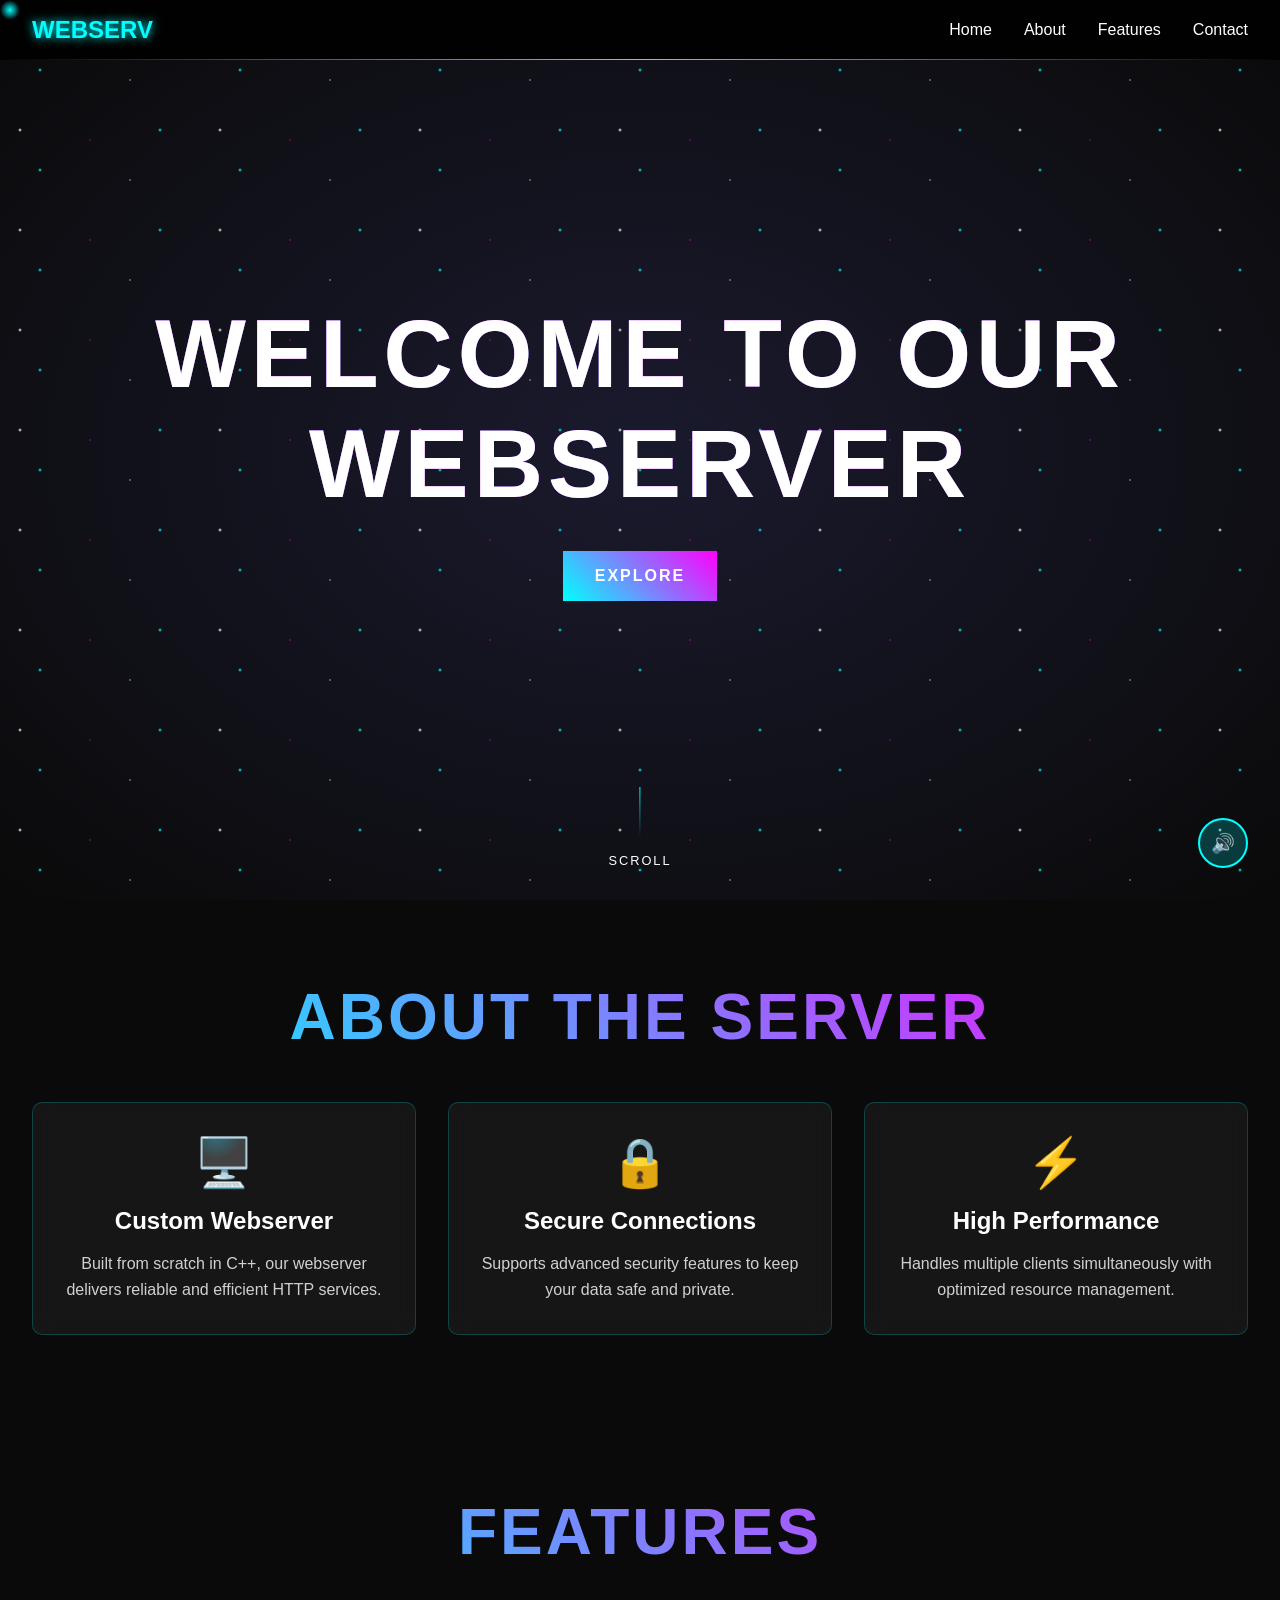
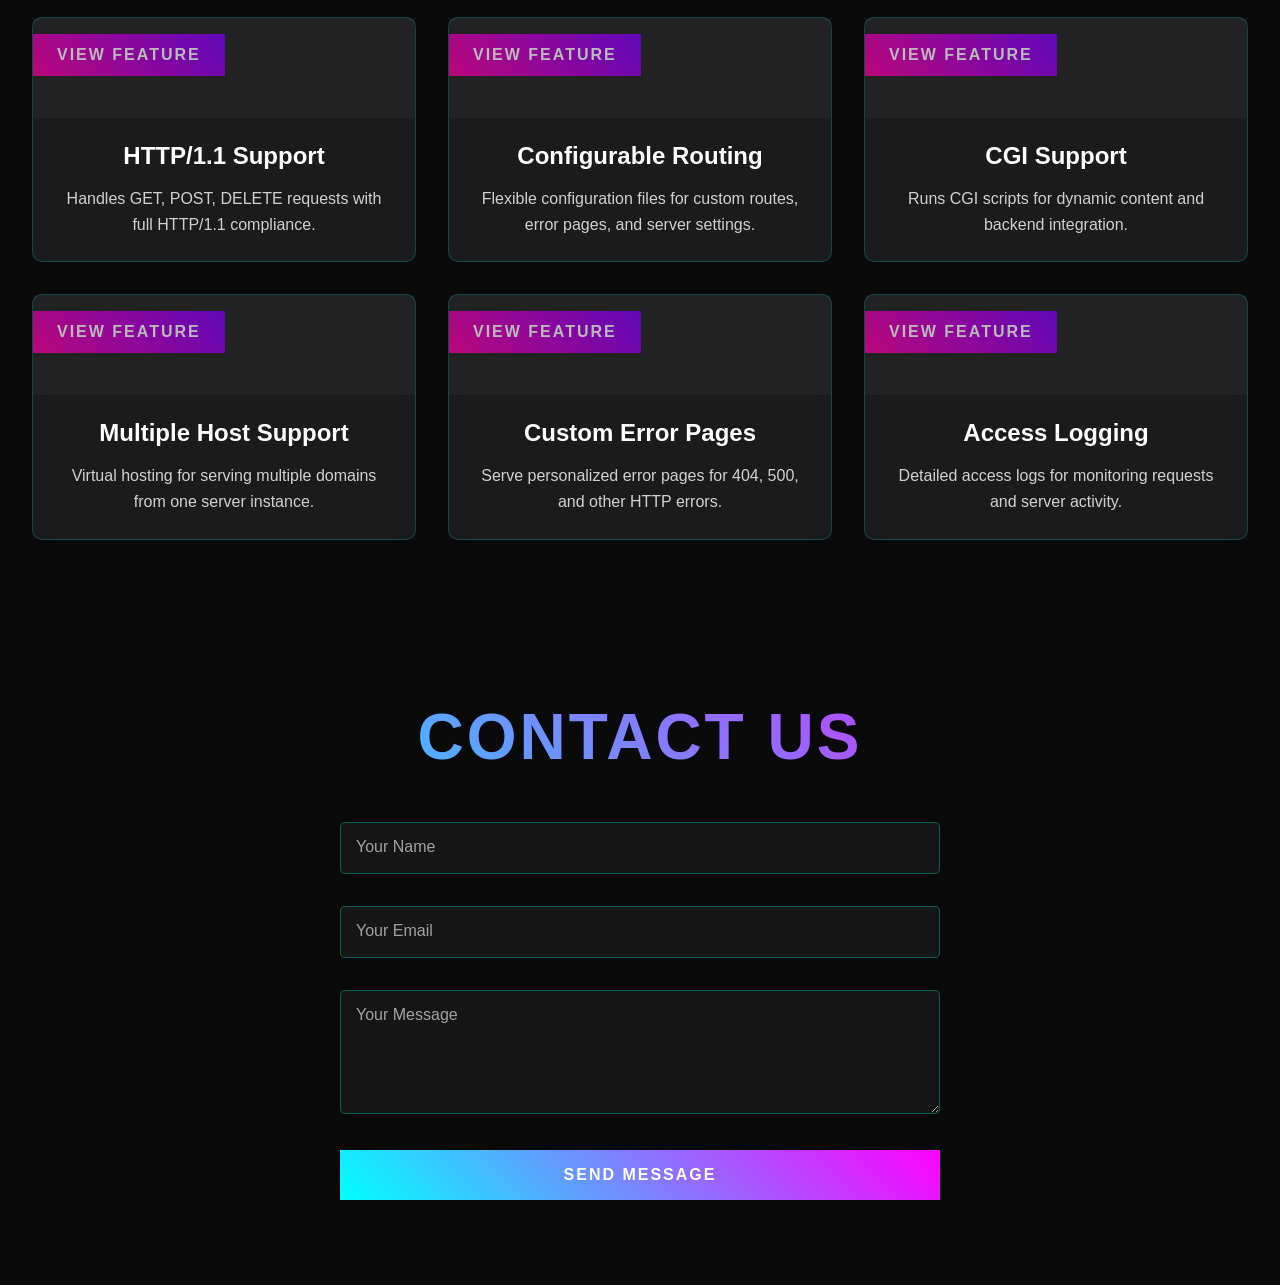
==== www/index.html @ e43e8bc9 "small changes" ====
<!DOCTYPE html>
<html lang="en">
<head>
    <meta charset="UTF-8">
    <meta name="viewport" content="width=device-width, initial-scale=1.0">
    <title>webserv</title>
    <link rel="stylesheet" href="styles.css">
</head>
<body>
    <div class="cursor-trail"></div>
    
    <!-- Navigation -->
    <nav class="navbar">
        <div class="nav-brand">WEBSERV</div>
        <ul class="nav-menu">
            <li><a href="#home" class="nav-link">Home</a></li>
            <li><a href="#about" class="nav-link">About</a></li>
            <li><a href="#features" class="nav-link">Features</a></li>
            <li><a href="#contact" class="nav-link">Contact</a></li>
        </ul>
        <div class="hamburger">
            <span></span>
            <span></span>
            <span></span>
        </div>
    </nav>

    <!-- Hero Section -->
    <section id="home" class="hero">
        <div class="stars"></div>
        <div class="hero-content">
            <h1 class="glitch" data-text="WELCOME TO OUR WEBSERVER">WELCOME TO OUR WEBSERVER</h1>
            <p class="hero-subtitle">by cschnath and csubires</p>
            <button class="cta-button">EXPLORE</button>
        </div>
        <div class="scroll-indicator">
            <div class="scroll-line"></div>
            <span>SCROLL</span>
        </div>
    </section>

    <!-- About Section -->
    <section id="about" class="section">
        <div class="container">
            <h2 class="section-title">ABOUT THE SERVER</h2>
            <div class="about-grid">
                <div class="about-card" data-tilt>
                    <div class="card-icon">🖥️</div>
                    <h3>Custom Webserver</h3>
                    <p>Built from scratch in C++, our webserver delivers reliable and efficient HTTP services.</p>
                </div>
                <div class="about-card" data-tilt>
                    <div class="card-icon">🔒</div>
                    <h3>Secure Connections</h3>
                    <p>Supports advanced security features to keep your data safe and private.</p>
                </div>
                <div class="about-card" data-tilt>
                    <div class="card-icon">⚡</div>
                    <h3>High Performance</h3>
                    <p>Handles multiple clients simultaneously with optimized resource management.</p>
                </div>
            </div>
        </div>
    </section>

    <!-- Features Section -->
    <section id="features" class="section">
        <div class="container">
            <h2 class="section-title">FEATURES</h2>
            <div class="feature-grid">
                <div class="feature-card">
                    <div class="feature-image">
                        <div class="feature-overlay">
                            <button class="feature-btn">VIEW FEATURE</button>
                        </div>
                    </div>
                    <div class="feature-info">
                        <h3>HTTP/1.1 Support</h3>
                        <p>Handles GET, POST, DELETE requests with full HTTP/1.1 compliance.</p>
                    </div>
                </div>
                <div class="feature-card">
                    <div class="feature-image">
                        <div class="feature-overlay">
                            <button class="feature-btn">VIEW FEATURE</button>
                        </div>
                    </div>
                    <div class="feature-info">
                        <h3>Configurable Routing</h3>
                        <p>Flexible configuration files for custom routes, error pages, and server settings.</p>
                    </div>
                </div>
                <div class="feature-card">
                    <div class="feature-image">
                        <div class="feature-overlay">
                            <button class="feature-btn">VIEW FEATURE</button>
                        </div>
                    </div>
                    <div class="feature-info">
                        <h3>CGI Support</h3>
                        <p>Runs CGI scripts for dynamic content and backend integration.</p>
                    </div>
                </div>
                <div class="feature-card">
                    <div class="feature-image">
                        <div class="feature-overlay">
                            <button class="feature-btn">VIEW FEATURE</button>
                        </div>
                    </div>
                    <div class="feature-info">
                        <h3>Multiple Host Support</h3>
                        <p>Virtual hosting for serving multiple domains from one server instance.</p>
                    </div>
                </div>
                <div class="feature-card">
                    <div class="feature-image">
                        <div class="feature-overlay">
                            <button class="feature-btn">VIEW FEATURE</button>
                        </div>
                    </div>
                    <div class="feature-info">
                        <h3>Custom Error Pages</h3>
                        <p>Serve personalized error pages for 404, 500, and other HTTP errors.</p>
                    </div>
                </div>
                <div class="feature-card">
                    <div class="feature-image">
                        <div class="feature-overlay">
                            <button class="feature-btn">VIEW FEATURE</button>
                        </div>
                    </div>
                    <div class="feature-info">
                        <h3>Access Logging</h3>
                        <p>Detailed access logs for monitoring requests and server activity.</p>
                    </div>
                </div>
            </div>
        </div>
    </section>

    <!-- Contact Section -->
    <section id="contact" class="section">
        <div class="container">
            <h2 class="section-title">CONTACT US</h2>
            <form class="contact-form">
                <div class="form-group">
                    <input type="text" id="name" required>
                    <label for="name">Your Name</label>
                </div>
                <div class="form-group">
                    <input type="email" id="email" required>
                    <label for="email">Your Email</label>
                </div>
                <div class="form-group">
                    <textarea id="message" rows="5" required></textarea>
                    <label for="message">Your Message</label>
                </div>
                <button type="submit" class="submit-btn">SEND MESSAGE</button>
            </form>
        </div>
    </section>

    <!-- Particle Canvas -->
    <canvas id="particle-canvas"></canvas>

    <!-- Audio Control -->
    <div class="audio-control">
        <button id="audio-toggle">🔊</button>
    </div>

    <script src="main.js"></script>
</body>
</html>
---- www/styles.css ----
/* Reset and Base Styles */
* {
    margin: 0;
    padding: 0;
    box-sizing: border-box;
}

body {
    font-family: 'Segoe UI', Tahoma, Geneva, Verdana, sans-serif;
    background: #0a0a0a;
    color: #ffffff;
    overflow-x: hidden;
    cursor: none;
}

/* Custom Cursor */
.cursor-trail {
    position: fixed;
    width: 20px;
    height: 20px;
    border-radius: 50%;
    background: radial-gradient(circle, #00ffff 0%, transparent 70%);
    pointer-events: none;
    z-index: 9999;
    mix-blend-mode: difference;
    transition: transform 0.1s ease;
}

/* Navigation */
.navbar {
    position: fixed;
    top: 0;
    width: 100%;
    padding: 1rem 2rem;
    background: rgba(0, 0, 0, 0.9);
    backdrop-filter: blur(10px);
    z-index: 1000;
    transition: all 0.3s ease;
    display: flex;
    justify-content: space-between;
    align-items: center;
}

.navbar::before {
    content: '';
    position: absolute;
    bottom: 0;
    left: 0;
    right: 0;
    height: 1px;
    background: linear-gradient(90deg, transparent, #00ffff, transparent);
}

.nav-brand {
    font-size: 1.5rem;
    font-weight: bold;
    color: #00ffff;
    text-shadow: 0 0 10px #00ffff;
}

.nav-menu {
    display: flex;
    list-style: none;
    gap: 2rem;
}

.nav-link {
    color: #ffffff;
    text-decoration: none;
    transition: all 0.3s ease;
    position: relative;
}

.nav-link::after {
    content: '';
    position: absolute;
    bottom: -5px;
    left: 0;
    width: 0;
    height: 2px;
    background: #00ffff;
    transition: width 0.3s ease;
}

.nav-link:hover::after {
    width: 100%;
}

.nav-link:hover {
    color: #00ffff;
    text-shadow: 0 0 5px #00ffff;
}

.hamburger {
    display: none;
    flex-direction: column;
    cursor: pointer;
}

.hamburger span {
    width: 25px;
    height: 3px;
    background: #ffffff;
    margin: 3px 0;
    transition: 0.3s;
}

/* Hero Section */
.hero {
    height: 100vh;
    display: flex;
    align-items: center;
    justify-content: center;
    position: relative;
    background: radial-gradient(ellipse at center, #1a1a2e 0%, #0a0a0a 100%);
    overflow: hidden;
}

.stars {
    position: absolute;
    top: 0;
    left: 0;
    width: 100%;
    height: 100%;
    background-image: 
        radial-gradient(2px 2px at 20px 30px, #ffffff, transparent),
        radial-gradient(2px 2px at 40px 70px, #00ffff, transparent),
        radial-gradient(1px 1px at 90px 40px, #ff00ff, transparent),
        radial-gradient(1px 1px at 130px 80px, #ffffff, transparent),
        radial-gradient(2px 2px at 160px 30px, #00ffff, transparent);
    background-repeat: repeat;
    background-size: 200px 100px;
    animation: twinkle 4s ease-in-out infinite alternate;
}

@keyframes twinkle {
    0% { opacity: 0.3; }
    100% { opacity: 1; }
}

.hero-content {
    text-align: center;
    z-index: 2;
}

.glitch {
    font-size: clamp(2rem, 8vw, 6rem);
    font-weight: bold;
    text-transform: uppercase;
    position: relative;
    color: #ffffff;
    letter-spacing: 5px;
    animation: glitch 2s infinite;
}

.glitch::before,
.glitch::after {
    content: attr(data-text);
    position: absolute;
    top: 0;
    left: 0;
    width: 100%;
    height: 100%;
}

.glitch::before {
    animation: glitch-1 0.5s infinite;
    color: #ff00ff;
    z-index: -1;
}

.glitch::after {
    animation: glitch-2 0.5s infinite;
    color: #00ffff;
    z-index: -2;
}

@keyframes glitch {
    0%, 100% { transform: translate(0); }
    20% { transform: translate(-2px, 2px); }
    40% { transform: translate(-2px, -2px); }
    60% { transform: translate(2px, 2px); }
    80% { transform: translate(2px, -2px); }
}

@keyframes glitch-1 {
    0%, 100% { transform: translate(0); }
    20% { transform: translate(-2px, 2px); }
    40% { transform: translate(-2px, -2px); }
    60% { transform: translate(2px, 2px); }
    80% { transform: translate(2px, -2px); }
}

@keyframes glitch-2 {
    0%, 100% { transform: translate(0); }
    20% { transform: translate(2px, -2px); }
    40% { transform: translate(2px, 2px); }
    60% { transform: translate(-2px, -2px); }
    80% { transform: translate(-2px, 2px); }
}

.hero-subtitle {
    font-size: 1.2rem;
    margin: 2rem 0;
    opacity: 0.8;
    animation: fadeInUp 1s ease 0.5s both;
}

.cta-button {
    padding: 1rem 2rem;
    background: linear-gradient(45deg, #00ffff, #ff00ff);
    border: none;
    color: #ffffff;
    font-size: 1rem;
    font-weight: bold;
    text-transform: uppercase;
    letter-spacing: 2px;
    cursor: pointer;
    position: relative;
    overflow: hidden;
    transition: all 0.3s ease;
    animation: fadeInUp 1s ease 1s both;
}

.cta-button::before {
    content: '';
    position: absolute;
    top: 0;
    left: -100%;
    width: 100%;
    height: 100%;
    background: linear-gradient(90deg, transparent, rgba(255, 255, 255, 0.2), transparent);
    transition: left 0.5s ease;
}

.cta-button:hover::before {
    left: 100%;
}

.cta-button:hover {
    transform: translateY(-2px);
    box-shadow: 0 10px 20px rgba(0, 255, 255, 0.3);
}

.scroll-indicator {
    position: absolute;
    bottom: 2rem;
    left: 50%;
    transform: translateX(-50%);
    display: flex;
    flex-direction: column;
    align-items: center;
    color: #ffffff;
    font-size: 0.8rem;
    letter-spacing: 2px;
}

.scroll-line {
    width: 1px;
    height: 50px;
    background: linear-gradient(to bottom, #00ffff, transparent);
    margin-bottom: 1rem;
    animation: pulse 2s infinite;
}

@keyframes pulse {
    0%, 100% { opacity: 0.3; }
    50% { opacity: 1; }
}

@keyframes fadeInUp {
    from {
        opacity: 0;
        transform: translateY(30px);
    }
    to {
        opacity: 1;
        transform: translateY(0);
    }
}

/* Sections */
.section {
    padding: 5rem 0;
    position: relative;
}

.container {
    max-width: 1400px;
    margin: 0 auto;
    padding: 0 2rem;
}

.section-title {
    font-size: clamp(2rem, 5vw, 4rem);
    text-align: center;
    margin-bottom: 3rem;
    background: linear-gradient(45deg, #00ffff, #ff00ff);
    -webkit-background-clip: text;
    -webkit-text-fill-color: transparent;
    background-clip: text;
    text-transform: uppercase;
    letter-spacing: 3px;
}

/* About Section */
.about-grid {
    display: grid;
    grid-template-columns: repeat(auto-fit, minmax(300px, 1fr));
    gap: 2rem;
}

.about-card {
    background: rgba(255, 255, 255, 0.05);
    backdrop-filter: blur(10px);
    border: 1px solid rgba(0, 255, 255, 0.2);
    border-radius: 10px;
    padding: 2rem;
    text-align: center;
    transition: all 0.3s ease;
    cursor: pointer;
}

.about-card:hover {
    transform: translateY(-10px);
    border-color: #00ffff;
    box-shadow: 0 20px 40px rgba(0, 255, 255, 0.1);
}

.card-icon {
    font-size: 3rem;
    margin-bottom: 1rem;
}

.about-card h3 {
    color: #ffffff;
    margin-bottom: 1rem;
    font-size: 1.5rem;
}

.about-card p {
    opacity: 0.8;
    line-height: 1.6;
}

/* Features Section */
.feature-grid {
    display: grid;
    grid-template-columns: repeat(3, 1fr);
    gap: 2rem;
}

.feature-card {
    background: rgba(255, 255, 255, 0.07);
    backdrop-filter: blur(10px);
    border: 1px solid rgba(0, 255, 255, 0.2);
    border-radius: 10px;
    transition: all 0.3s ease;
    display: flex;
    flex-direction: column;
    cursor: pointer;
    align-items: center;
}

.feature-card:hover {
    transform: translateY(-10px) scale(1.05);
    border-color: #00ffff;
    box-shadow: 0 20px 40px rgba(0, 255, 255, 0.1);
}

.feature-image {
    position: relative;
    width: 100%;
    height: 100px;
}

.feature-overlay {
    position: absolute;
    top: 0;
    width: 100%;
    height: 100%;
    background: rgba(255, 255, 255, 0.05);
    opacity: 0.7;
    transition: opacity 0.3s ease;
}

.feature-card:hover .feature-overlay {
    opacity: 1;
}

.feature-info {
    padding: 1.5rem;
    text-align: center;
    width: 100%;
    display: flex;
    flex-direction: column;
}

.feature-info h3 {
    color: #ffffff;
    margin-bottom: 1rem;
    font-size: 1.5rem;
}

.feature-info p {
    opacity: 0.8;
    line-height: 1.6;
}

.feature-btn {
    margin-top: 1rem;
    padding: 0.75rem 1.5rem;
    display: flex;
    align-items: center;
    justify-content: center;
    background: linear-gradient(45deg, #ff00a6, #7f00ff); /* pink to purple */
    border: none;
    color: #ffffff;
    font-size: 1rem;
    font-weight: bold;
    text-transform: uppercase;
    letter-spacing: 2px;
    cursor: pointer;
    transition: all 0.3s ease;
}

/* Contact Form */
.contact-form {
    max-width: 600px;
    backdrop-filter: blur(10px);
    margin: 0 auto;
}

.form-group {
    position: relative;
    margin-bottom: 2rem;
}

.form-group input,
.form-group textarea {
    width: 100%;
    padding: 1rem;
    background: rgba(255, 255, 255, 0.05);
    border: 1px solid rgba(0, 255, 255, 0.3);
    border-radius: 5px;
    color: #ffffff;
    font-size: 1rem;
    transition: all 0.3s ease;
}

.form-group input:focus,
.form-group textarea:focus {
    outline: none;
    border-color: #00ffff;
    box-shadow: 0 0 10px rgba(0, 255, 255, 0.3);
}

.form-group label {
    position: absolute;
    top: 1rem;
    left: 1rem;
    color: rgba(255, 255, 255, 0.6);
    transition: all 0.3s ease;
    pointer-events: none;
}

.form-group input:focus + label,
.form-group textarea:focus + label,
.form-group input:valid + label,
.form-group textarea:valid + label {
    top: -0.5rem;
    left: 0.5rem;
    font-size: 0.8rem;
    color: #00ffff;
    background: #0a0a0a;
    padding: 0 0.5rem;
}

.submit-btn {
    width: 100%;
    padding: 1rem;
    background: linear-gradient(45deg, #00ffff, #ff00ff);
    border: none;
    color: #ffffff;
    font-size: 1rem;
    font-weight: bold;
    text-transform: uppercase;
    letter-spacing: 2px;
    cursor: pointer;
    transition: all 0.3s ease;
}

.submit-btn:hover {
    transform: translateY(-2px);
    box-shadow: 0 10px 20px rgba(0, 255, 255, 0.3);
}

/* Particle Canvas */
#particle-canvas {
    position: fixed;
    top: 0;
    left: 0;
    width: 100%;
    height: 100%;
    pointer-events: none;
    z-index: -1;
}

/* Audio Control */
.audio-control {
    position: fixed;
    bottom: 2rem;
    right: 2rem;
    z-index: 1000;
}

#audio-toggle {
    width: 50px;
    height: 50px;
    border-radius: 50%;
    background: rgba(0, 255, 255, 0.2);
    border: 2px solid #00ffff;
    color: #ffffff;
    font-size: 1.2rem;
    cursor: pointer;
    transition: all 0.3s ease;
}

#audio-toggle:hover {
    background: rgba(0, 255, 255, 0.4);
    transform: scale(1.1);
}

/* Responsive Design */
@media (max-width: 768px) {
    .navbar {
        flex-direction: column;
        align-items: flex-start;
    }
    
    .nav-menu {
        display: none;
        flex-direction: column;
        width: 100%;
        margin-top: 1rem;
    }
    
    .nav-menu.active {
        display: flex;
    }
    
    .hamburger {
        display: flex;
        position: absolute;
        top: 1rem;
        right: 2rem;
    }
    
    .hero-content h1 {
        font-size: 3rem;
        letter-spacing: 2px;
    }
    
    .about-grid,
    .feature-grid {
        grid-template-columns: 1fr;
    }
    
    .container {
        padding: 0 1rem;
    }
}

/* Scrollbar */
::-webkit-scrollbar {
    width: 8px;
}

::-webkit-scrollbar-track {
    background: #0a0a0a;
}

::-webkit-scrollbar-thumb {
    background: linear-gradient(45deg, #00ffff, #ff00ff);
    border-radius: 4px;
}

::-webkit-scrollbar-thumb:hover {
    background: linear-gradient(45deg, #ff00ff, #00ffff);
}
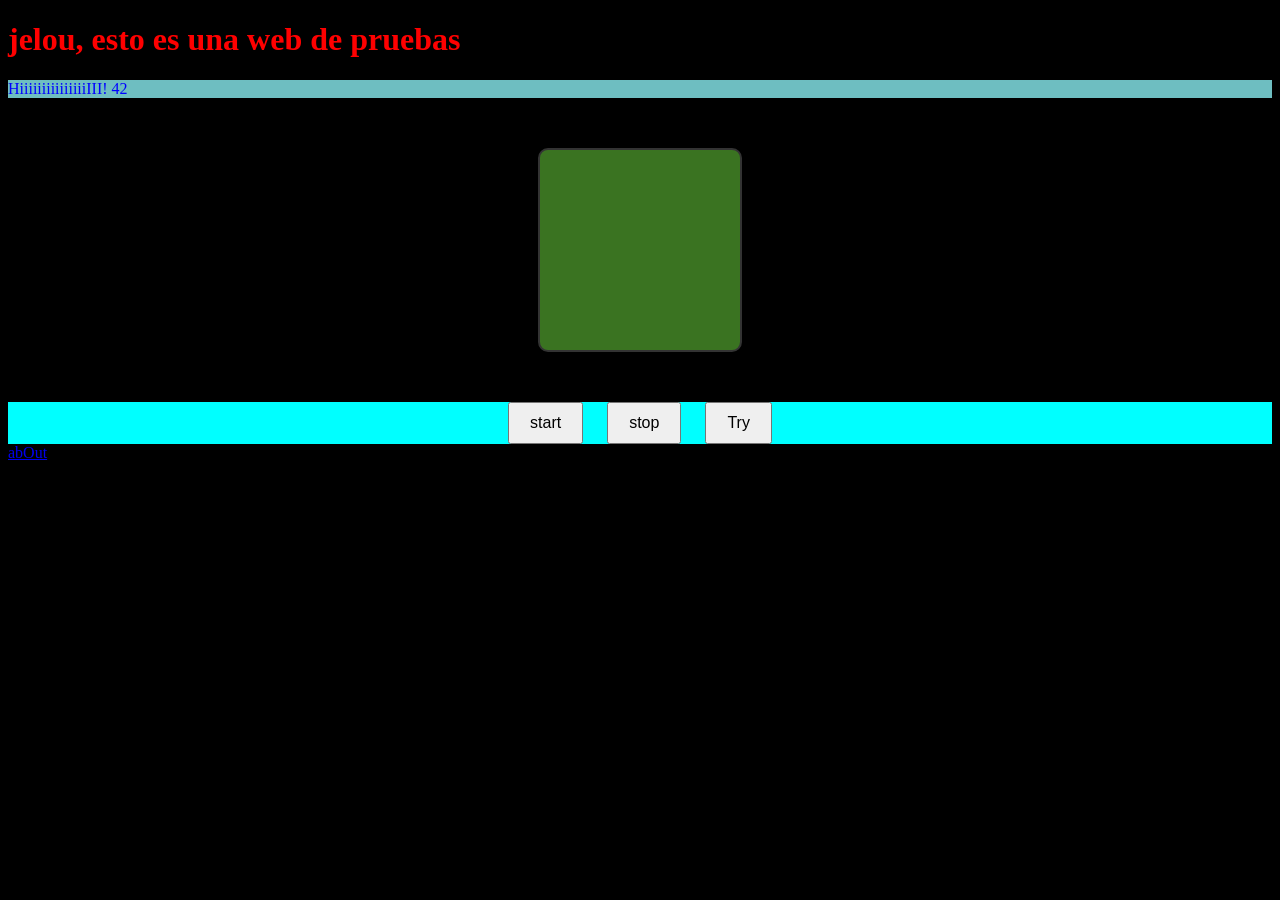
==== commit 413150b8: "Add POST + CHUNK" ====
--- a/www/index.html
+++ b/www/index.html
@@ -1,173 +1,34 @@
 <!DOCTYPE html>
-<html lang="en">
+<html lang="es">
 <head>
-    <meta charset="UTF-8">
-    <meta name="viewport" content="width=device-width, initial-scale=1.0">
-    <title>webserv</title>
-    <link rel="stylesheet" href="styles.css">
+	<meta charset="UTF-8" />
+	<meta name="viewport" content="width=device-width" />
+	<title>42 Málaga</title>
+	<link rel="stylesheet" href="style.css">
+
+	<script type="text/javascript" src="index.js"></script>
+
+
 </head>
-<body>
-    <div class="cursor-trail"></div>
-    
-    <!-- Navigation -->
-    <nav class="navbar">
-        <div class="nav-brand">WEBSERV</div>
-        <ul class="nav-menu">
-            <li><a href="#home" class="nav-link">Home</a></li>
-            <li><a href="#about" class="nav-link">About</a></li>
-            <li><a href="#features" class="nav-link">Features</a></li>
-            <li><a href="#contact" class="nav-link">Contact</a></li>
-        </ul>
-        <div class="hamburger">
-            <span></span>
-            <span></span>
-            <span></span>
-        </div>
-    </nav>
 
-    <!-- Hero Section -->
-    <section id="home" class="hero">
-        <div class="stars"></div>
-        <div class="hero-content">
-            <h1 class="glitch" data-text="WELCOME TO OUR WEBSERVER">WELCOME TO OUR WEBSERVER</h1>
-            <p class="hero-subtitle">by cschnath and csubires</p>
-            <button class="cta-button">EXPLORE</button>
-        </div>
-        <div class="scroll-indicator">
-            <div class="scroll-line"></div>
-            <span>SCROLL</span>
-        </div>
-    </section>
+	<body>
+		<h1>jelou, esto es una web de pruebas</h1>
+		<div class="example">
+			<div style="background-color:rgb(110, 190, 193);width:100%;height:20%;">
+				HiiiiiiiiiiiiiiiIII! 42
+			</div>
+		</div>
 
-    <!-- About Section -->
-    <section id="about" class="section">
-        <div class="container">
-            <h2 class="section-title">ABOUT THE SERVER</h2>
-            <div class="about-grid">
-                <div class="about-card" data-tilt>
-                    <div class="card-icon">🖥️</div>
-                    <h3>Custom Webserver</h3>
-                    <p>Built from scratch in C++, our webserver delivers reliable and efficient HTTP services.</p>
-                </div>
-                <div class="about-card" data-tilt>
-                    <div class="card-icon">🔒</div>
-                    <h3>Secure Connections</h3>
-                    <p>Supports advanced security features to keep your data safe and private.</p>
-                </div>
-                <div class="about-card" data-tilt>
-                    <div class="card-icon">⚡</div>
-                    <h3>High Performance</h3>
-                    <p>Handles multiple clients simultaneously with optimized resource management.</p>
-                </div>
-            </div>
-        </div>
-    </section>
 
-    <!-- Features Section -->
-    <section id="features" class="section">
-        <div class="container">
-            <h2 class="section-title">FEATURES</h2>
-            <div class="feature-grid">
-                <div class="feature-card">
-                    <div class="feature-image">
-                        <div class="feature-overlay">
-                            <button class="feature-btn">VIEW FEATURE</button>
-                        </div>
-                    </div>
-                    <div class="feature-info">
-                        <h3>HTTP/1.1 Support</h3>
-                        <p>Handles GET, POST, DELETE requests with full HTTP/1.1 compliance.</p>
-                    </div>
-                </div>
-                <div class="feature-card">
-                    <div class="feature-image">
-                        <div class="feature-overlay">
-                            <button class="feature-btn">VIEW FEATURE</button>
-                        </div>
-                    </div>
-                    <div class="feature-info">
-                        <h3>Configurable Routing</h3>
-                        <p>Flexible configuration files for custom routes, error pages, and server settings.</p>
-                    </div>
-                </div>
-                <div class="feature-card">
-                    <div class="feature-image">
-                        <div class="feature-overlay">
-                            <button class="feature-btn">VIEW FEATURE</button>
-                        </div>
-                    </div>
-                    <div class="feature-info">
-                        <h3>CGI Support</h3>
-                        <p>Runs CGI scripts for dynamic content and backend integration.</p>
-                    </div>
-                </div>
-                <div class="feature-card">
-                    <div class="feature-image">
-                        <div class="feature-overlay">
-                            <button class="feature-btn">VIEW FEATURE</button>
-                        </div>
-                    </div>
-                    <div class="feature-info">
-                        <h3>Multiple Host Support</h3>
-                        <p>Virtual hosting for serving multiple domains from one server instance.</p>
-                    </div>
-                </div>
-                <div class="feature-card">
-                    <div class="feature-image">
-                        <div class="feature-overlay">
-                            <button class="feature-btn">VIEW FEATURE</button>
-                        </div>
-                    </div>
-                    <div class="feature-info">
-                        <h3>Custom Error Pages</h3>
-                        <p>Serve personalized error pages for 404, 500, and other HTTP errors.</p>
-                    </div>
-                </div>
-                <div class="feature-card">
-                    <div class="feature-image">
-                        <div class="feature-overlay">
-                            <button class="feature-btn">VIEW FEATURE</button>
-                        </div>
-                    </div>
-                    <div class="feature-info">
-                        <h3>Access Logging</h3>
-                        <p>Detailed access logs for monitoring requests and server activity.</p>
-                    </div>
-                </div>
-            </div>
-        </div>
-    </section>
-
-    <!-- Contact Section -->
-    <section id="contact" class="section">
-        <div class="container">
-            <h2 class="section-title">CONTACT US</h2>
-            <form class="contact-form">
-                <div class="form-group">
-                    <input type="text" id="name" required>
-                    <label for="name">Your Name</label>
-                </div>
-                <div class="form-group">
-                    <input type="email" id="email" required>
-                    <label for="email">Your Email</label>
-                </div>
-                <div class="form-group">
-                    <textarea id="message" rows="5" required></textarea>
-                    <label for="message">Your Message</label>
-                </div>
-                <button type="submit" class="submit-btn">SEND MESSAGE</button>
-            </form>
-        </div>
-    </section>
-
-    <!-- Particle Canvas -->
-    <canvas id="particle-canvas"></canvas>
-
-    <!-- Audio Control -->
-    <div class="audio-control">
-        <button id="audio-toggle">🔊</button>
+    <div id="colorBox"></div>
+    <div class="controls">
+        <button onclick="startColorChange()">start</button>
+        <button onclick="stopColorChange()">stop</button>
+        <button onclick="changeColorOnce()">Try</button>
     </div>
 
-    <script src="main.js"></script>
-</body>
-</html>+    <script src="script.js"></script>
+	<a href="about.html">abOut</a>
+	</boby>
+
+</html>
--- a/www/style.css
+++ b/www/style.css
@@ -0,0 +1,34 @@
+
+
+body {
+    background-color: black;
+    color:red;
+
+}
+
+div {
+    background-color: aqua;
+    color: blue;
+}
+
+
+#colorBox {
+	width: 200px;
+	height: 200px;
+	margin: 50px auto;
+	border: 2px solid #333;
+	border-radius: 10px;
+	transition: background-color 0.5s ease;
+}
+
+.controls {
+	text-align: center;
+	margin-top: 20px;
+}
+
+button {
+	padding: 10px 20px;
+	margin: 0 10px;
+	font-size: 16px;
+	cursor: pointer;
+}
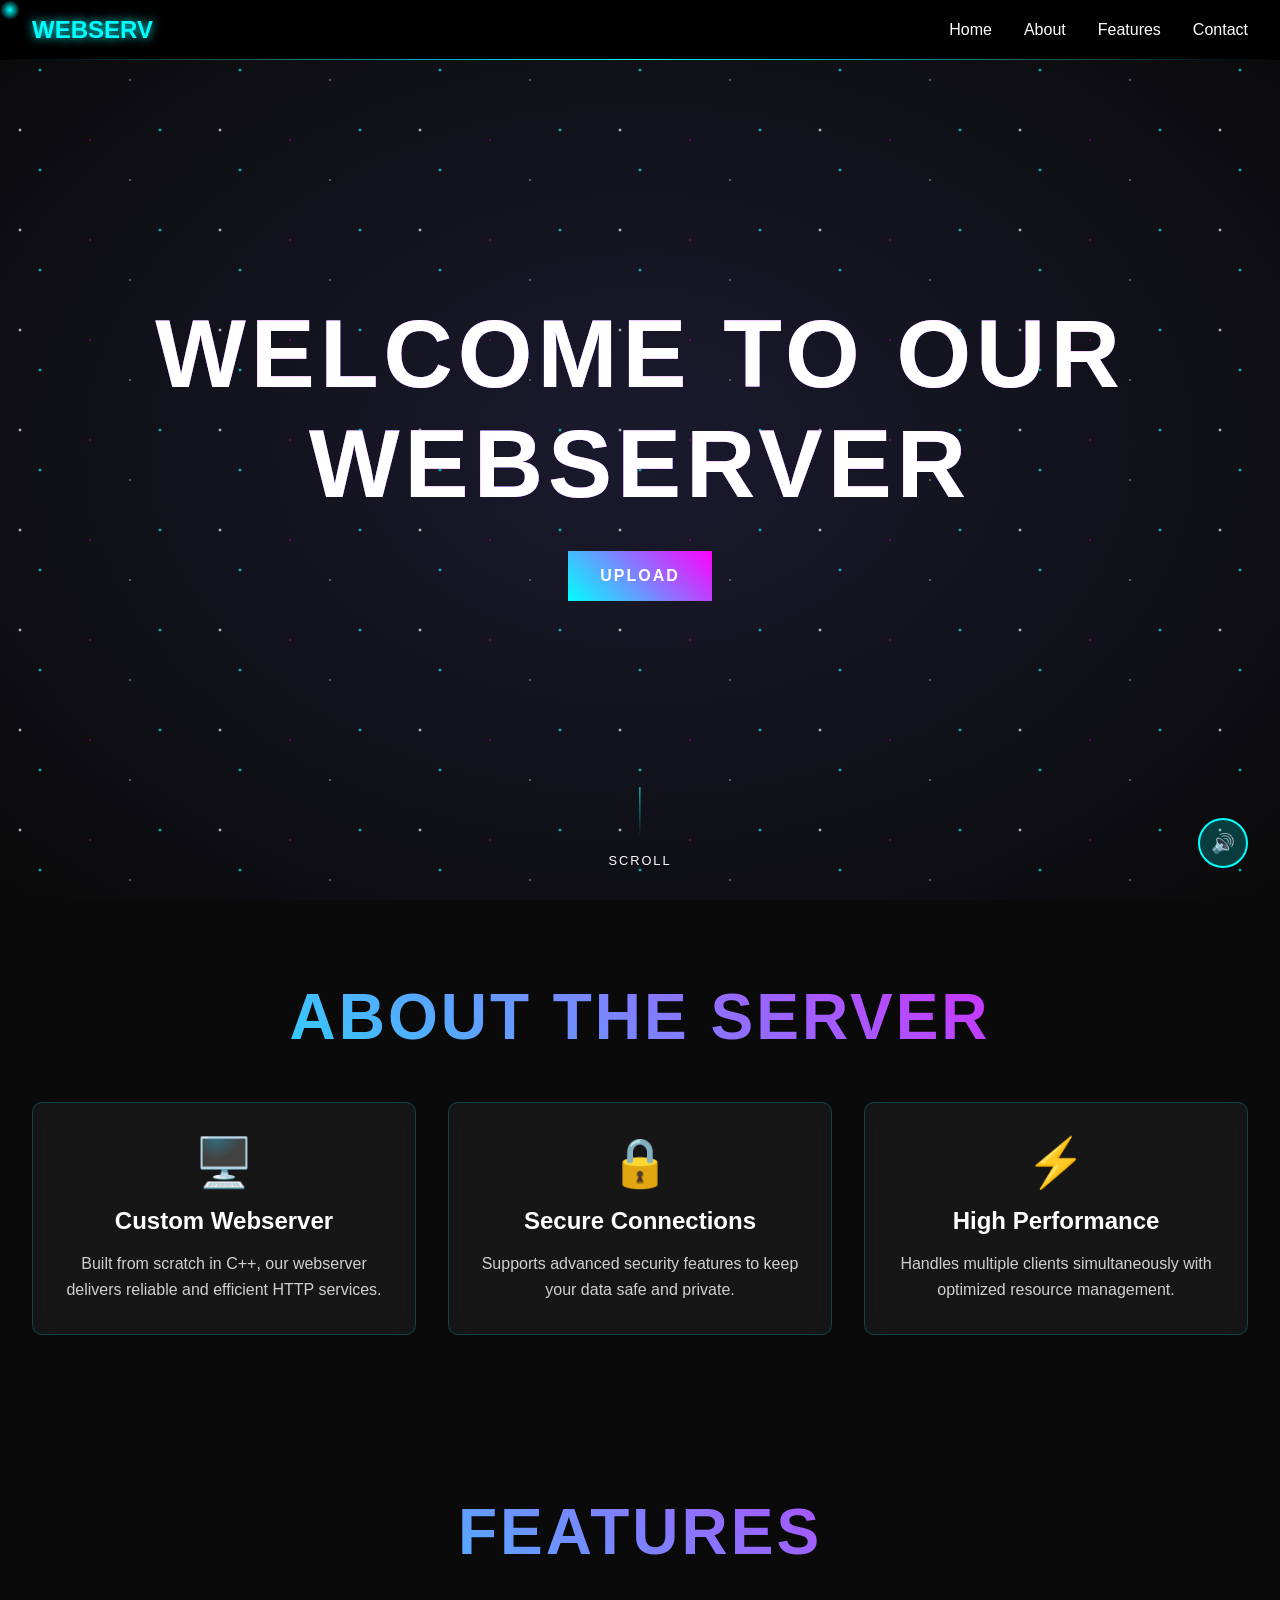
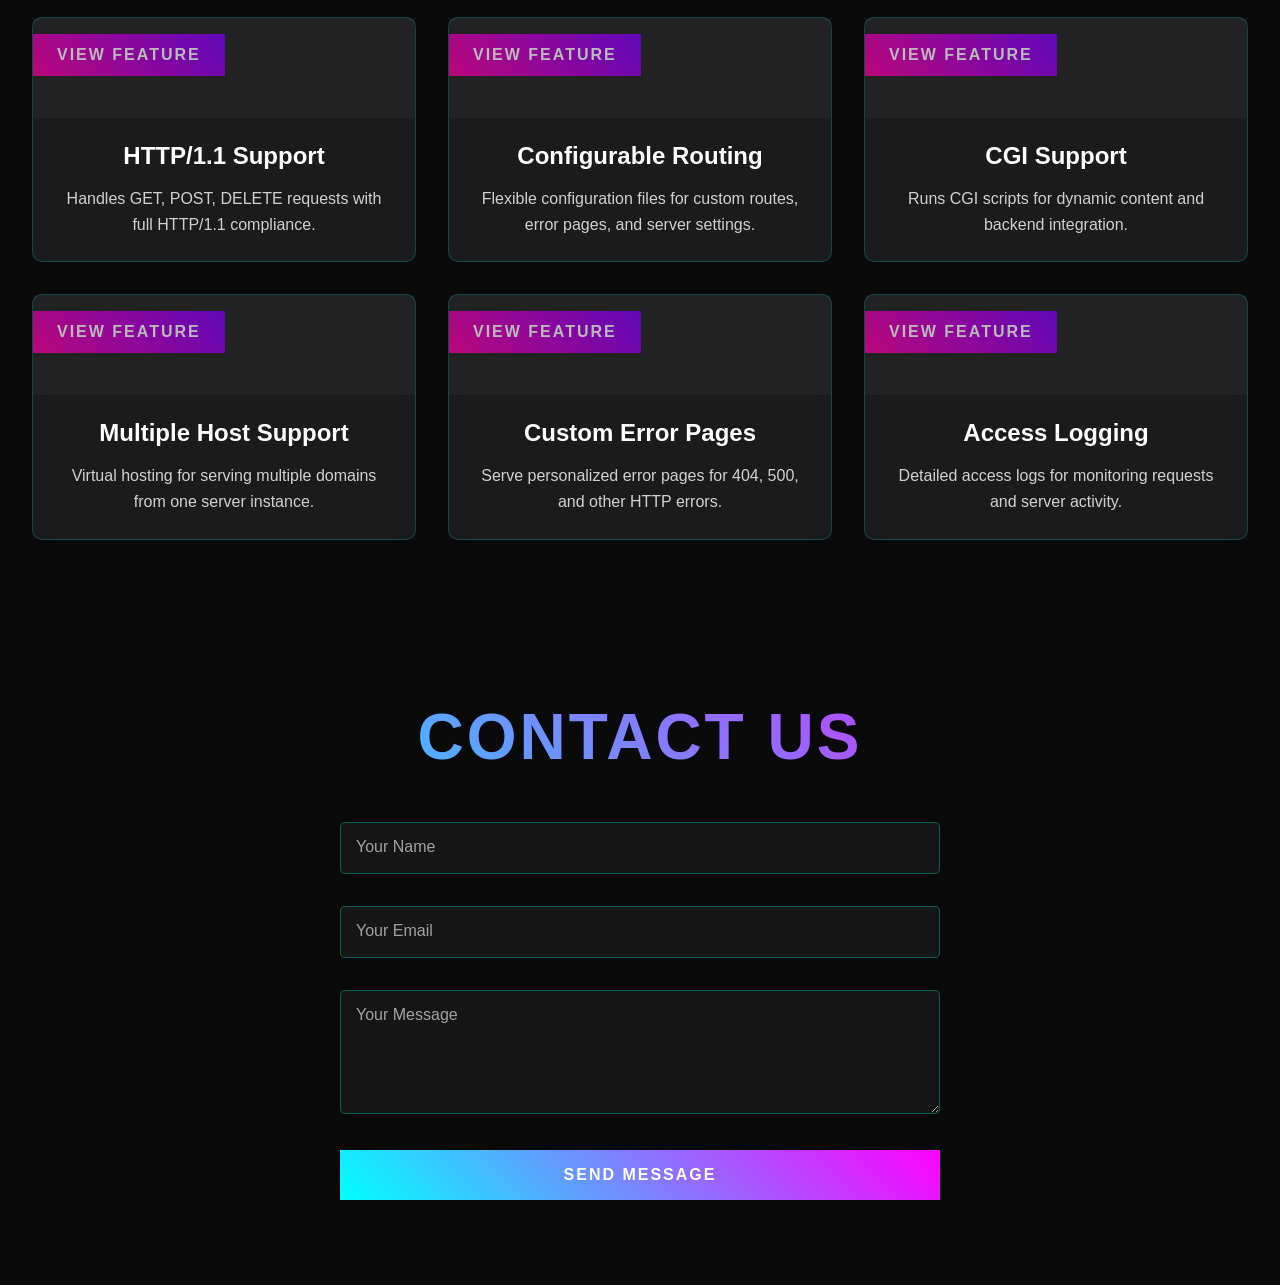
==== commit 3f3485d7: "added the redirections in config and parsing" ====
--- a/www/index.html
+++ b/www/index.html
@@ -1,34 +1,173 @@
 <!DOCTYPE html>
-<html lang="es">
+<html lang="en">
 <head>
-	<meta charset="UTF-8" />
-	<meta name="viewport" content="width=device-width" />
-	<title>42 Málaga</title>
-	<link rel="stylesheet" href="style.css">
+    <meta charset="UTF-8">
+    <meta name="viewport" content="width=device-width, initial-scale=1.0">
+    <title>webserv</title>
+    <link rel="stylesheet" href="styles.css">
+</head>
+<body>
+    <div class="cursor-trail"></div>
+    
+    <!-- Navigation -->
+    <nav class="navbar">
+        <div class="nav-brand">WEBSERV</div>
+        <ul class="nav-menu">
+            <li><a href="#home" class="nav-link">Home</a></li>
+            <li><a href="#about" class="nav-link">About</a></li>
+            <li><a href="#features" class="nav-link">Features</a></li>
+            <li><a href="#contact" class="nav-link">Contact</a></li>
+        </ul>
+        <div class="hamburger">
+            <span></span>
+            <span></span>
+            <span></span>
+        </div>
+    </nav>
 
-	<script type="text/javascript" src="index.js"></script>
+    <!-- Hero Section -->
+    <section id="home" class="hero">
+        <div class="stars"></div>
+        <div class="hero-content">
+            <h1 class="glitch" data-text="WELCOME TO OUR WEBSERVER">WELCOME TO OUR WEBSERVER</h1>
+            <p class="hero-subtitle">by cschnath and csubires</p>
+            <button class="cta-button">UPLOAD</button>
+        </div>
+        <div class="scroll-indicator">
+            <div class="scroll-line"></div>
+            <span>SCROLL</span>
+        </div>
+    </section>
 
+    <!-- About Section -->
+    <section id="about" class="section">
+        <div class="container">
+            <h2 class="section-title">ABOUT THE SERVER</h2>
+            <div class="about-grid">
+                <div class="about-card" data-tilt>
+                    <div class="card-icon">🖥️</div>
+                    <h3>Custom Webserver</h3>
+                    <p>Built from scratch in C++, our webserver delivers reliable and efficient HTTP services.</p>
+                </div>
+                <div class="about-card" data-tilt>
+                    <div class="card-icon">🔒</div>
+                    <h3>Secure Connections</h3>
+                    <p>Supports advanced security features to keep your data safe and private.</p>
+                </div>
+                <div class="about-card" data-tilt>
+                    <div class="card-icon">⚡</div>
+                    <h3>High Performance</h3>
+                    <p>Handles multiple clients simultaneously with optimized resource management.</p>
+                </div>
+            </div>
+        </div>
+    </section>
 
-</head>
+    <!-- Features Section -->
+    <section id="features" class="section">
+        <div class="container">
+            <h2 class="section-title">FEATURES</h2>
+            <div class="feature-grid">
+                <div class="feature-card">
+                    <div class="feature-image">
+                        <div class="feature-overlay">
+                            <button class="feature-btn">VIEW FEATURE</button>
+                        </div>
+                    </div>
+                    <div class="feature-info">
+                        <h3>HTTP/1.1 Support</h3>
+                        <p>Handles GET, POST, DELETE requests with full HTTP/1.1 compliance.</p>
+                    </div>
+                </div>
+                <div class="feature-card">
+                    <div class="feature-image">
+                        <div class="feature-overlay">
+                            <button class="feature-btn">VIEW FEATURE</button>
+                        </div>
+                    </div>
+                    <div class="feature-info">
+                        <h3>Configurable Routing</h3>
+                        <p>Flexible configuration files for custom routes, error pages, and server settings.</p>
+                    </div>
+                </div>
+                <div class="feature-card">
+                    <div class="feature-image">
+                        <div class="feature-overlay">
+                            <button class="feature-btn">VIEW FEATURE</button>
+                        </div>
+                    </div>
+                    <div class="feature-info">
+                        <h3>CGI Support</h3>
+                        <p>Runs CGI scripts for dynamic content and backend integration.</p>
+                    </div>
+                </div>
+                <div class="feature-card">
+                    <div class="feature-image">
+                        <div class="feature-overlay">
+                            <button class="feature-btn">VIEW FEATURE</button>
+                        </div>
+                    </div>
+                    <div class="feature-info">
+                        <h3>Multiple Host Support</h3>
+                        <p>Virtual hosting for serving multiple domains from one server instance.</p>
+                    </div>
+                </div>
+                <div class="feature-card">
+                    <div class="feature-image">
+                        <div class="feature-overlay">
+                            <button class="feature-btn">VIEW FEATURE</button>
+                        </div>
+                    </div>
+                    <div class="feature-info">
+                        <h3>Custom Error Pages</h3>
+                        <p>Serve personalized error pages for 404, 500, and other HTTP errors.</p>
+                    </div>
+                </div>
+                <div class="feature-card">
+                    <div class="feature-image">
+                        <div class="feature-overlay">
+                            <button class="feature-btn">VIEW FEATURE</button>
+                        </div>
+                    </div>
+                    <div class="feature-info">
+                        <h3>Access Logging</h3>
+                        <p>Detailed access logs for monitoring requests and server activity.</p>
+                    </div>
+                </div>
+            </div>
+        </div>
+    </section>
 
-	<body>
-		<h1>jelou, esto es una web de pruebas</h1>
-		<div class="example">
-			<div style="background-color:rgb(110, 190, 193);width:100%;height:20%;">
-				HiiiiiiiiiiiiiiiIII! 42
-			</div>
-		</div>
+    <!-- Contact Section -->
+    <section id="contact" class="section">
+        <div class="container">
+            <h2 class="section-title">CONTACT US</h2>
+            <form class="contact-form">
+                <div class="form-group">
+                    <input type="text" id="name" required>
+                    <label for="name">Your Name</label>
+                </div>
+                <div class="form-group">
+                    <input type="email" id="email" required>
+                    <label for="email">Your Email</label>
+                </div>
+                <div class="form-group">
+                    <textarea id="message" rows="5" required></textarea>
+                    <label for="message">Your Message</label>
+                </div>
+                <button type="submit" class="submit-btn">SEND MESSAGE</button>
+            </form>
+        </div>
+    </section>
 
+    <!-- Particle Canvas -->
+    <canvas id="particle-canvas"></canvas>
 
-    <div id="colorBox"></div>
-    <div class="controls">
-        <button onclick="startColorChange()">start</button>
-        <button onclick="stopColorChange()">stop</button>
-        <button onclick="changeColorOnce()">Try</button>
+    <!-- Audio Control -->
+    <div class="audio-control">
+        <button id="audio-toggle">🔊</button>
     </div>
 
-    <script src="script.js"></script>
-	<a href="about.html">abOut</a>
-	</boby>
-
-</html>
+    <script src="main.js"></script>
+</body>
+</html>
--- a/www/styles.css
+++ b/www/styles.css
@@ -0,0 +1,590 @@
+/* Reset and Base Styles */
+* {
+    margin: 0;
+    padding: 0;
+    box-sizing: border-box;
+}
+
+body {
+    font-family: 'Segoe UI', Tahoma, Geneva, Verdana, sans-serif;
+    background: #0a0a0a;
+    color: #ffffff;
+    overflow-x: hidden;
+    cursor: none;
+}
+
+/* Custom Cursor */
+.cursor-trail {
+    position: fixed;
+    width: 20px;
+    height: 20px;
+    border-radius: 50%;
+    background: radial-gradient(circle, #00ffff 0%, transparent 70%);
+    pointer-events: none;
+    z-index: 9999;
+    mix-blend-mode: difference;
+    transition: transform 0.1s ease;
+}
+
+/* Navigation */
+.navbar {
+    position: fixed;
+    top: 0;
+    width: 100%;
+    padding: 1rem 2rem;
+    background: rgba(0, 0, 0, 0.9);
+    backdrop-filter: blur(10px);
+    z-index: 1000;
+    transition: all 0.3s ease;
+    display: flex;
+    justify-content: space-between;
+    align-items: center;
+}
+
+.navbar::before {
+    content: '';
+    position: absolute;
+    bottom: 0;
+    left: 0;
+    right: 0;
+    height: 1px;
+    background: linear-gradient(90deg, transparent, #00ffff, transparent);
+}
+
+.nav-brand {
+    font-size: 1.5rem;
+    font-weight: bold;
+    color: #00ffff;
+    text-shadow: 0 0 10px #00ffff;
+}
+
+.nav-menu {
+    display: flex;
+    list-style: none;
+    gap: 2rem;
+}
+
+.nav-link {
+    color: #ffffff;
+    text-decoration: none;
+    transition: all 0.3s ease;
+    position: relative;
+}
+
+.nav-link::after {
+    content: '';
+    position: absolute;
+    bottom: -5px;
+    left: 0;
+    width: 0;
+    height: 2px;
+    background: #00ffff;
+    transition: width 0.3s ease;
+}
+
+.nav-link:hover::after {
+    width: 100%;
+}
+
+.nav-link:hover {
+    color: #00ffff;
+    text-shadow: 0 0 5px #00ffff;
+}
+
+.hamburger {
+    display: none;
+    flex-direction: column;
+    cursor: pointer;
+}
+
+.hamburger span {
+    width: 25px;
+    height: 3px;
+    background: #ffffff;
+    margin: 3px 0;
+    transition: 0.3s;
+}
+
+/* Hero Section */
+.hero {
+    height: 100vh;
+    display: flex;
+    align-items: center;
+    justify-content: center;
+    position: relative;
+    background: radial-gradient(ellipse at center, #1a1a2e 0%, #0a0a0a 100%);
+    overflow: hidden;
+}
+
+.stars {
+    position: absolute;
+    top: 0;
+    left: 0;
+    width: 100%;
+    height: 100%;
+    background-image: 
+        radial-gradient(2px 2px at 20px 30px, #ffffff, transparent),
+        radial-gradient(2px 2px at 40px 70px, #00ffff, transparent),
+        radial-gradient(1px 1px at 90px 40px, #ff00ff, transparent),
+        radial-gradient(1px 1px at 130px 80px, #ffffff, transparent),
+        radial-gradient(2px 2px at 160px 30px, #00ffff, transparent);
+    background-repeat: repeat;
+    background-size: 200px 100px;
+    animation: twinkle 4s ease-in-out infinite alternate;
+}
+
+@keyframes twinkle {
+    0% { opacity: 0.3; }
+    100% { opacity: 1; }
+}
+
+.hero-content {
+    text-align: center;
+    z-index: 2;
+}
+
+.glitch {
+    font-size: clamp(2rem, 8vw, 6rem);
+    font-weight: bold;
+    text-transform: uppercase;
+    position: relative;
+    color: #ffffff;
+    letter-spacing: 5px;
+    animation: glitch 2s infinite;
+}
+
+.glitch::before,
+.glitch::after {
+    content: attr(data-text);
+    position: absolute;
+    top: 0;
+    left: 0;
+    width: 100%;
+    height: 100%;
+}
+
+.glitch::before {
+    animation: glitch-1 0.5s infinite;
+    color: #ff00ff;
+    z-index: -1;
+}
+
+.glitch::after {
+    animation: glitch-2 0.5s infinite;
+    color: #00ffff;
+    z-index: -2;
+}
+
+@keyframes glitch {
+    0%, 100% { transform: translate(0); }
+    20% { transform: translate(-2px, 2px); }
+    40% { transform: translate(-2px, -2px); }
+    60% { transform: translate(2px, 2px); }
+    80% { transform: translate(2px, -2px); }
+}
+
+@keyframes glitch-1 {
+    0%, 100% { transform: translate(0); }
+    20% { transform: translate(-2px, 2px); }
+    40% { transform: translate(-2px, -2px); }
+    60% { transform: translate(2px, 2px); }
+    80% { transform: translate(2px, -2px); }
+}
+
+@keyframes glitch-2 {
+    0%, 100% { transform: translate(0); }
+    20% { transform: translate(2px, -2px); }
+    40% { transform: translate(2px, 2px); }
+    60% { transform: translate(-2px, -2px); }
+    80% { transform: translate(-2px, 2px); }
+}
+
+.hero-subtitle {
+    font-size: 1.2rem;
+    margin: 2rem 0;
+    opacity: 0.8;
+    animation: fadeInUp 1s ease 0.5s both;
+}
+
+.cta-button {
+    padding: 1rem 2rem;
+    background: linear-gradient(45deg, #00ffff, #ff00ff);
+    border: none;
+    color: #ffffff;
+    font-size: 1rem;
+    font-weight: bold;
+    text-transform: uppercase;
+    letter-spacing: 2px;
+    cursor: pointer;
+    position: relative;
+    overflow: hidden;
+    transition: all 0.3s ease;
+    animation: fadeInUp 1s ease 1s both;
+}
+
+.cta-button::before {
+    content: '';
+    position: absolute;
+    top: 0;
+    left: -100%;
+    width: 100%;
+    height: 100%;
+    background: linear-gradient(90deg, transparent, rgba(255, 255, 255, 0.2), transparent);
+    transition: left 0.5s ease;
+}
+
+.cta-button:hover::before {
+    left: 100%;
+}
+
+.cta-button:hover {
+    transform: translateY(-2px);
+    box-shadow: 0 10px 20px rgba(0, 255, 255, 0.3);
+}
+
+.scroll-indicator {
+    position: absolute;
+    bottom: 2rem;
+    left: 50%;
+    transform: translateX(-50%);
+    display: flex;
+    flex-direction: column;
+    align-items: center;
+    color: #ffffff;
+    font-size: 0.8rem;
+    letter-spacing: 2px;
+}
+
+.scroll-line {
+    width: 1px;
+    height: 50px;
+    background: linear-gradient(to bottom, #00ffff, transparent);
+    margin-bottom: 1rem;
+    animation: pulse 2s infinite;
+}
+
+@keyframes pulse {
+    0%, 100% { opacity: 0.3; }
+    50% { opacity: 1; }
+}
+
+@keyframes fadeInUp {
+    from {
+        opacity: 0;
+        transform: translateY(30px);
+    }
+    to {
+        opacity: 1;
+        transform: translateY(0);
+    }
+}
+
+/* Sections */
+.section {
+    padding: 5rem 0;
+    position: relative;
+}
+
+.container {
+    max-width: 1400px;
+    margin: 0 auto;
+    padding: 0 2rem;
+}
+
+.section-title {
+    font-size: clamp(2rem, 5vw, 4rem);
+    text-align: center;
+    margin-bottom: 3rem;
+    background: linear-gradient(45deg, #00ffff, #ff00ff);
+    -webkit-background-clip: text;
+    -webkit-text-fill-color: transparent;
+    background-clip: text;
+    text-transform: uppercase;
+    letter-spacing: 3px;
+}
+
+/* About Section */
+.about-grid {
+    display: grid;
+    grid-template-columns: repeat(auto-fit, minmax(300px, 1fr));
+    gap: 2rem;
+}
+
+.about-card {
+    background: rgba(255, 255, 255, 0.05);
+    backdrop-filter: blur(10px);
+    border: 1px solid rgba(0, 255, 255, 0.2);
+    border-radius: 10px;
+    padding: 2rem;
+    text-align: center;
+    transition: all 0.3s ease;
+    cursor: pointer;
+}
+
+.about-card:hover {
+    transform: translateY(-10px);
+    border-color: #00ffff;
+    box-shadow: 0 20px 40px rgba(0, 255, 255, 0.1);
+}
+
+.card-icon {
+    font-size: 3rem;
+    margin-bottom: 1rem;
+}
+
+.about-card h3 {
+    color: #ffffff;
+    margin-bottom: 1rem;
+    font-size: 1.5rem;
+}
+
+.about-card p {
+    opacity: 0.8;
+    line-height: 1.6;
+}
+
+/* Features Section */
+.feature-grid {
+    display: grid;
+    grid-template-columns: repeat(3, 1fr);
+    gap: 2rem;
+}
+
+.feature-card {
+    background: rgba(255, 255, 255, 0.07);
+    backdrop-filter: blur(10px);
+    border: 1px solid rgba(0, 255, 255, 0.2);
+    border-radius: 10px;
+    transition: all 0.3s ease;
+    display: flex;
+    flex-direction: column;
+    cursor: pointer;
+    align-items: center;
+}
+
+.feature-card:hover {
+    transform: translateY(-10px) scale(1.05);
+    border-color: #00ffff;
+    box-shadow: 0 20px 40px rgba(0, 255, 255, 0.1);
+}
+
+.feature-image {
+    position: relative;
+    width: 100%;
+    height: 100px;
+}
+
+.feature-overlay {
+    position: absolute;
+    top: 0;
+    width: 100%;
+    height: 100%;
+    background: rgba(255, 255, 255, 0.05);
+    opacity: 0.7;
+    transition: opacity 0.3s ease;
+}
+
+.feature-card:hover .feature-overlay {
+    opacity: 1;
+}
+
+.feature-info {
+    padding: 1.5rem;
+    text-align: center;
+    width: 100%;
+    display: flex;
+    flex-direction: column;
+}
+
+.feature-info h3 {
+    color: #ffffff;
+    margin-bottom: 1rem;
+    font-size: 1.5rem;
+}
+
+.feature-info p {
+    opacity: 0.8;
+    line-height: 1.6;
+}
+
+.feature-btn {
+    margin-top: 1rem;
+    padding: 0.75rem 1.5rem;
+    display: flex;
+    align-items: center;
+    justify-content: center;
+    background: linear-gradient(45deg, #ff00a6, #7f00ff); /* pink to purple */
+    border: none;
+    color: #ffffff;
+    font-size: 1rem;
+    font-weight: bold;
+    text-transform: uppercase;
+    letter-spacing: 2px;
+    cursor: pointer;
+    transition: all 0.3s ease;
+}
+
+/* Contact Form */
+.contact-form {
+    max-width: 600px;
+    backdrop-filter: blur(10px);
+    margin: 0 auto;
+}
+
+.form-group {
+    position: relative;
+    margin-bottom: 2rem;
+}
+
+.form-group input,
+.form-group textarea {
+    width: 100%;
+    padding: 1rem;
+    background: rgba(255, 255, 255, 0.05);
+    border: 1px solid rgba(0, 255, 255, 0.3);
+    border-radius: 5px;
+    color: #ffffff;
+    font-size: 1rem;
+    transition: all 0.3s ease;
+}
+
+.form-group input:focus,
+.form-group textarea:focus {
+    outline: none;
+    border-color: #00ffff;
+    box-shadow: 0 0 10px rgba(0, 255, 255, 0.3);
+}
+
+.form-group label {
+    position: absolute;
+    top: 1rem;
+    left: 1rem;
+    color: rgba(255, 255, 255, 0.6);
+    transition: all 0.3s ease;
+    pointer-events: none;
+}
+
+.form-group input:focus + label,
+.form-group textarea:focus + label,
+.form-group input:valid + label,
+.form-group textarea:valid + label {
+    top: -0.5rem;
+    left: 0.5rem;
+    font-size: 0.8rem;
+    color: #00ffff;
+    background: #0a0a0a;
+    padding: 0 0.5rem;
+}
+
+.submit-btn {
+    width: 100%;
+    padding: 1rem;
+    background: linear-gradient(45deg, #00ffff, #ff00ff);
+    border: none;
+    color: #ffffff;
+    font-size: 1rem;
+    font-weight: bold;
+    text-transform: uppercase;
+    letter-spacing: 2px;
+    cursor: pointer;
+    transition: all 0.3s ease;
+}
+
+.submit-btn:hover {
+    transform: translateY(-2px);
+    box-shadow: 0 10px 20px rgba(0, 255, 255, 0.3);
+}
+
+/* Particle Canvas */
+#particle-canvas {
+    position: fixed;
+    top: 0;
+    left: 0;
+    width: 100%;
+    height: 100%;
+    pointer-events: none;
+    z-index: -1;
+}
+
+/* Audio Control */
+.audio-control {
+    position: fixed;
+    bottom: 2rem;
+    right: 2rem;
+    z-index: 1000;
+}
+
+#audio-toggle {
+    width: 50px;
+    height: 50px;
+    border-radius: 50%;
+    background: rgba(0, 255, 255, 0.2);
+    border: 2px solid #00ffff;
+    color: #ffffff;
+    font-size: 1.2rem;
+    cursor: pointer;
+    transition: all 0.3s ease;
+}
+
+#audio-toggle:hover {
+    background: rgba(0, 255, 255, 0.4);
+    transform: scale(1.1);
+}
+
+/* Responsive Design */
+@media (max-width: 768px) {
+    .navbar {
+        flex-direction: column;
+        align-items: flex-start;
+    }
+    
+    .nav-menu {
+        display: none;
+        flex-direction: column;
+        width: 100%;
+        margin-top: 1rem;
+    }
+    
+    .nav-menu.active {
+        display: flex;
+    }
+    
+    .hamburger {
+        display: flex;
+        position: absolute;
+        top: 1rem;
+        right: 2rem;
+    }
+    
+    .hero-content h1 {
+        font-size: 3rem;
+        letter-spacing: 2px;
+    }
+    
+    .about-grid,
+    .feature-grid {
+        grid-template-columns: 1fr;
+    }
+    
+    .container {
+        padding: 0 1rem;
+    }
+}
+
+/* Scrollbar */
+::-webkit-scrollbar {
+    width: 8px;
+}
+
+::-webkit-scrollbar-track {
+    background: #0a0a0a;
+}
+
+::-webkit-scrollbar-thumb {
+    background: linear-gradient(45deg, #00ffff, #ff00ff);
+    border-radius: 4px;
+}
+
+::-webkit-scrollbar-thumb:hover {
+    background: linear-gradient(45deg, #ff00ff, #00ffff);
+}
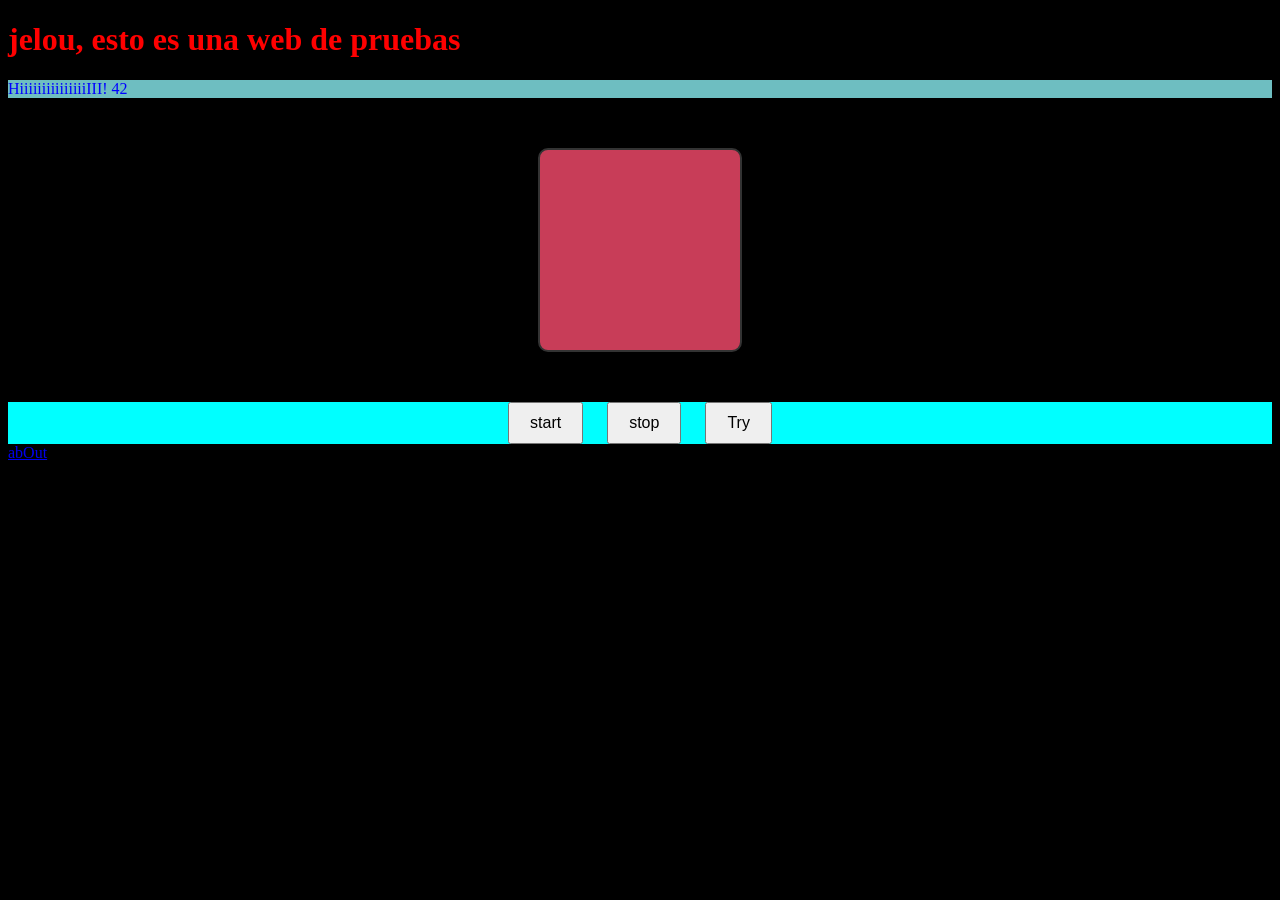
==== commit 04490c13: "fix" ====
--- a/www/index.html
+++ b/www/index.html
@@ -1,173 +1,33 @@
 <!DOCTYPE html>
-<html lang="en">
+<html lang="es">
 <head>
-    <meta charset="UTF-8">
-    <meta name="viewport" content="width=device-width, initial-scale=1.0">
-    <title>webserv</title>
-    <link rel="stylesheet" href="styles.css">
+	<meta charset="UTF-8" />
+	<meta name="viewport" content="width=device-width" />
+	<title>42 Málaga</title>
+	<link rel="stylesheet" href="style.css">
+
+	<script type="text/javascript" src="index.js"></script>
+
+
 </head>
-<body>
-    <div class="cursor-trail"></div>
-    
-    <!-- Navigation -->
-    <nav class="navbar">
-        <div class="nav-brand">WEBSERV</div>
-        <ul class="nav-menu">
-            <li><a href="#home" class="nav-link">Home</a></li>
-            <li><a href="#about" class="nav-link">About</a></li>
-            <li><a href="#features" class="nav-link">Features</a></li>
-            <li><a href="#contact" class="nav-link">Contact</a></li>
-        </ul>
-        <div class="hamburger">
-            <span></span>
-            <span></span>
-            <span></span>
-        </div>
-    </nav>
 
-    <!-- Hero Section -->
-    <section id="home" class="hero">
-        <div class="stars"></div>
-        <div class="hero-content">
-            <h1 class="glitch" data-text="WELCOME TO OUR WEBSERVER">WELCOME TO OUR WEBSERVER</h1>
-            <p class="hero-subtitle">by cschnath and csubires</p>
-            <button class="cta-button">UPLOAD</button>
-        </div>
-        <div class="scroll-indicator">
-            <div class="scroll-line"></div>
-            <span>SCROLL</span>
-        </div>
-    </section>
+	<body>
+		<h1>jelou, esto es una web de pruebas</h1>
+		<div class="example">
+			<div style="background-color:rgb(110, 190, 193);width:100%;height:20%;">
+				HiiiiiiiiiiiiiiiIII! 42
+			</div>
+		</div>
 
-    <!-- About Section -->
-    <section id="about" class="section">
-        <div class="container">
-            <h2 class="section-title">ABOUT THE SERVER</h2>
-            <div class="about-grid">
-                <div class="about-card" data-tilt>
-                    <div class="card-icon">🖥️</div>
-                    <h3>Custom Webserver</h3>
-                    <p>Built from scratch in C++, our webserver delivers reliable and efficient HTTP services.</p>
-                </div>
-                <div class="about-card" data-tilt>
-                    <div class="card-icon">🔒</div>
-                    <h3>Secure Connections</h3>
-                    <p>Supports advanced security features to keep your data safe and private.</p>
-                </div>
-                <div class="about-card" data-tilt>
-                    <div class="card-icon">⚡</div>
-                    <h3>High Performance</h3>
-                    <p>Handles multiple clients simultaneously with optimized resource management.</p>
-                </div>
-            </div>
-        </div>
-    </section>
 
-    <!-- Features Section -->
-    <section id="features" class="section">
-        <div class="container">
-            <h2 class="section-title">FEATURES</h2>
-            <div class="feature-grid">
-                <div class="feature-card">
-                    <div class="feature-image">
-                        <div class="feature-overlay">
-                            <button class="feature-btn">VIEW FEATURE</button>
-                        </div>
-                    </div>
-                    <div class="feature-info">
-                        <h3>HTTP/1.1 Support</h3>
-                        <p>Handles GET, POST, DELETE requests with full HTTP/1.1 compliance.</p>
-                    </div>
-                </div>
-                <div class="feature-card">
-                    <div class="feature-image">
-                        <div class="feature-overlay">
-                            <button class="feature-btn">VIEW FEATURE</button>
-                        </div>
-                    </div>
-                    <div class="feature-info">
-                        <h3>Configurable Routing</h3>
-                        <p>Flexible configuration files for custom routes, error pages, and server settings.</p>
-                    </div>
-                </div>
-                <div class="feature-card">
-                    <div class="feature-image">
-                        <div class="feature-overlay">
-                            <button class="feature-btn">VIEW FEATURE</button>
-                        </div>
-                    </div>
-                    <div class="feature-info">
-                        <h3>CGI Support</h3>
-                        <p>Runs CGI scripts for dynamic content and backend integration.</p>
-                    </div>
-                </div>
-                <div class="feature-card">
-                    <div class="feature-image">
-                        <div class="feature-overlay">
-                            <button class="feature-btn">VIEW FEATURE</button>
-                        </div>
-                    </div>
-                    <div class="feature-info">
-                        <h3>Multiple Host Support</h3>
-                        <p>Virtual hosting for serving multiple domains from one server instance.</p>
-                    </div>
-                </div>
-                <div class="feature-card">
-                    <div class="feature-image">
-                        <div class="feature-overlay">
-                            <button class="feature-btn">VIEW FEATURE</button>
-                        </div>
-                    </div>
-                    <div class="feature-info">
-                        <h3>Custom Error Pages</h3>
-                        <p>Serve personalized error pages for 404, 500, and other HTTP errors.</p>
-                    </div>
-                </div>
-                <div class="feature-card">
-                    <div class="feature-image">
-                        <div class="feature-overlay">
-                            <button class="feature-btn">VIEW FEATURE</button>
-                        </div>
-                    </div>
-                    <div class="feature-info">
-                        <h3>Access Logging</h3>
-                        <p>Detailed access logs for monitoring requests and server activity.</p>
-                    </div>
-                </div>
-            </div>
-        </div>
-    </section>
-
-    <!-- Contact Section -->
-    <section id="contact" class="section">
-        <div class="container">
-            <h2 class="section-title">CONTACT US</h2>
-            <form class="contact-form">
-                <div class="form-group">
-                    <input type="text" id="name" required>
-                    <label for="name">Your Name</label>
-                </div>
-                <div class="form-group">
-                    <input type="email" id="email" required>
-                    <label for="email">Your Email</label>
-                </div>
-                <div class="form-group">
-                    <textarea id="message" rows="5" required></textarea>
-                    <label for="message">Your Message</label>
-                </div>
-                <button type="submit" class="submit-btn">SEND MESSAGE</button>
-            </form>
-        </div>
-    </section>
-
-    <!-- Particle Canvas -->
-    <canvas id="particle-canvas"></canvas>
-
-    <!-- Audio Control -->
-    <div class="audio-control">
-        <button id="audio-toggle">🔊</button>
+    <div id="colorBox"></div>
+    <div class="controls">
+        <button onclick="startColorChange()">start</button>
+        <button onclick="stopColorChange()">stop</button>
+        <button onclick="changeColorOnce()">Try</button>
     </div>
 
-    <script src="main.js"></script>
-</body>
-</html>+	<a href="about.html">abOut</a>
+	</boby>
+
+</html>
--- a/www/style.css
+++ b/www/style.css
@@ -0,0 +1,34 @@
+
+
+body {
+    background-color: black;
+    color:red;
+
+}
+
+div {
+    background-color: aqua;
+    color: blue;
+}
+
+
+#colorBox {
+	width: 200px;
+	height: 200px;
+	margin: 50px auto;
+	border: 2px solid #333;
+	border-radius: 10px;
+	transition: background-color 0.5s ease;
+}
+
+.controls {
+	text-align: center;
+	margin-top: 20px;
+}
+
+button {
+	padding: 10px 20px;
+	margin: 0 10px;
+	font-size: 16px;
+	cursor: pointer;
+}
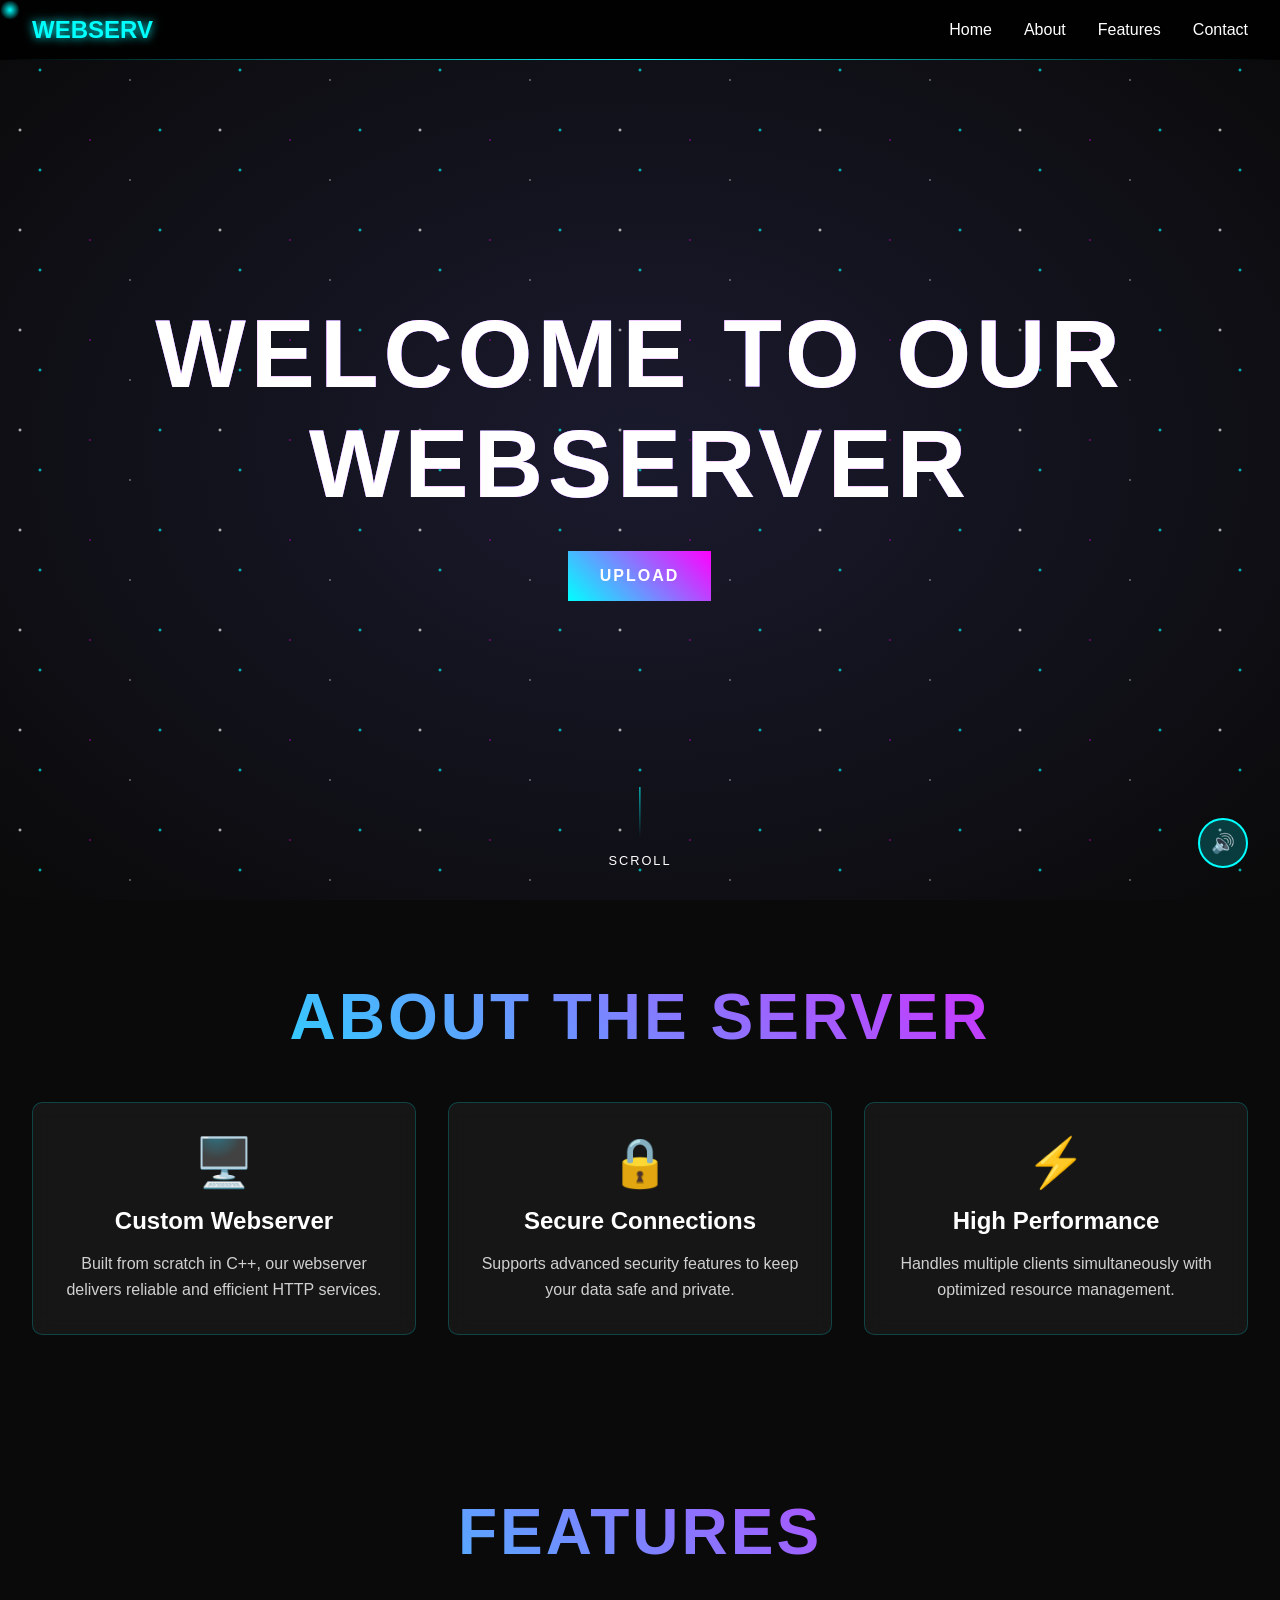
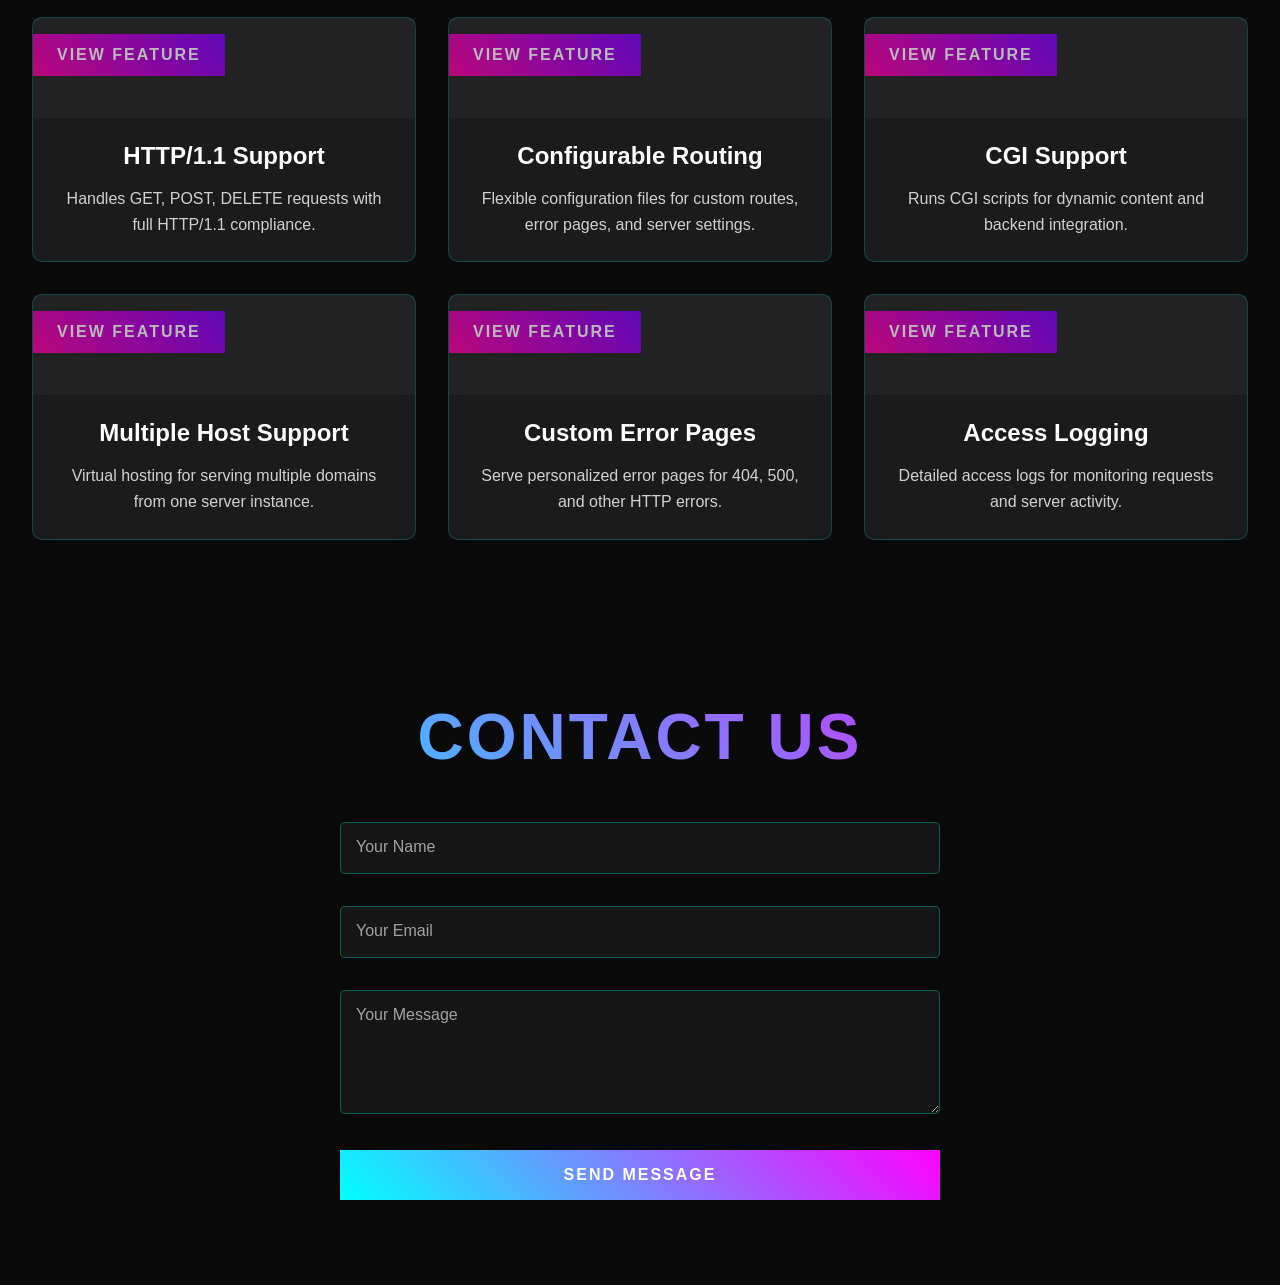
==== commit 3b72e335: "It works! But it hasn't been refactored TODO: 	POST - FORM/FILES 	CGI 	TESTING" ====
--- a/www/index.html
+++ b/www/index.html
@@ -1,33 +1,173 @@
 <!DOCTYPE html>
-<html lang="es">
+<html lang="en">
 <head>
-	<meta charset="UTF-8" />
-	<meta name="viewport" content="width=device-width" />
-	<title>42 Málaga</title>
-	<link rel="stylesheet" href="style.css">
+    <meta charset="UTF-8">
+    <meta name="viewport" content="width=device-width, initial-scale=1.0">
+    <title>webserv</title>
+    <link rel="stylesheet" href="styles.css">
+</head>
+<body>
+    <div class="cursor-trail"></div>
+    
+    <!-- Navigation -->
+    <nav class="navbar">
+        <div class="nav-brand">WEBSERV</div>
+        <ul class="nav-menu">
+            <li><a href="#home" class="nav-link">Home</a></li>
+            <li><a href="#about" class="nav-link">About</a></li>
+            <li><a href="#features" class="nav-link">Features</a></li>
+            <li><a href="#contact" class="nav-link">Contact</a></li>
+        </ul>
+        <div class="hamburger">
+            <span></span>
+            <span></span>
+            <span></span>
+        </div>
+    </nav>
 
-	<script type="text/javascript" src="index.js"></script>
+    <!-- Hero Section -->
+    <section id="home" class="hero">
+        <div class="stars"></div>
+        <div class="hero-content">
+            <h1 class="glitch" data-text="WELCOME TO OUR WEBSERVER">WELCOME TO OUR WEBSERVER</h1>
+            <p class="hero-subtitle">by cschnath and csubires</p>
+            <button class="cta-button">UPLOAD</button>
+        </div>
+        <div class="scroll-indicator">
+            <div class="scroll-line"></div>
+            <span>SCROLL</span>
+        </div>
+    </section>
 
+    <!-- About Section -->
+    <section id="about" class="section">
+        <div class="container">
+            <h2 class="section-title">ABOUT THE SERVER</h2>
+            <div class="about-grid">
+                <div class="about-card" data-tilt>
+                    <div class="card-icon">🖥️</div>
+                    <h3>Custom Webserver</h3>
+                    <p>Built from scratch in C++, our webserver delivers reliable and efficient HTTP services.</p>
+                </div>
+                <div class="about-card" data-tilt>
+                    <div class="card-icon">🔒</div>
+                    <h3>Secure Connections</h3>
+                    <p>Supports advanced security features to keep your data safe and private.</p>
+                </div>
+                <div class="about-card" data-tilt>
+                    <div class="card-icon">⚡</div>
+                    <h3>High Performance</h3>
+                    <p>Handles multiple clients simultaneously with optimized resource management.</p>
+                </div>
+            </div>
+        </div>
+    </section>
 
-</head>
+    <!-- Features Section -->
+    <section id="features" class="section">
+        <div class="container">
+            <h2 class="section-title">FEATURES</h2>
+            <div class="feature-grid">
+                <div class="feature-card">
+                    <div class="feature-image">
+                        <div class="feature-overlay">
+                            <button class="feature-btn">VIEW FEATURE</button>
+                        </div>
+                    </div>
+                    <div class="feature-info">
+                        <h3>HTTP/1.1 Support</h3>
+                        <p>Handles GET, POST, DELETE requests with full HTTP/1.1 compliance.</p>
+                    </div>
+                </div>
+                <div class="feature-card">
+                    <div class="feature-image">
+                        <div class="feature-overlay">
+                            <button class="feature-btn">VIEW FEATURE</button>
+                        </div>
+                    </div>
+                    <div class="feature-info">
+                        <h3>Configurable Routing</h3>
+                        <p>Flexible configuration files for custom routes, error pages, and server settings.</p>
+                    </div>
+                </div>
+                <div class="feature-card">
+                    <div class="feature-image">
+                        <div class="feature-overlay">
+                            <button class="feature-btn">VIEW FEATURE</button>
+                        </div>
+                    </div>
+                    <div class="feature-info">
+                        <h3>CGI Support</h3>
+                        <p>Runs CGI scripts for dynamic content and backend integration.</p>
+                    </div>
+                </div>
+                <div class="feature-card">
+                    <div class="feature-image">
+                        <div class="feature-overlay">
+                            <button class="feature-btn">VIEW FEATURE</button>
+                        </div>
+                    </div>
+                    <div class="feature-info">
+                        <h3>Multiple Host Support</h3>
+                        <p>Virtual hosting for serving multiple domains from one server instance.</p>
+                    </div>
+                </div>
+                <div class="feature-card">
+                    <div class="feature-image">
+                        <div class="feature-overlay">
+                            <button class="feature-btn">VIEW FEATURE</button>
+                        </div>
+                    </div>
+                    <div class="feature-info">
+                        <h3>Custom Error Pages</h3>
+                        <p>Serve personalized error pages for 404, 500, and other HTTP errors.</p>
+                    </div>
+                </div>
+                <div class="feature-card">
+                    <div class="feature-image">
+                        <div class="feature-overlay">
+                            <button class="feature-btn">VIEW FEATURE</button>
+                        </div>
+                    </div>
+                    <div class="feature-info">
+                        <h3>Access Logging</h3>
+                        <p>Detailed access logs for monitoring requests and server activity.</p>
+                    </div>
+                </div>
+            </div>
+        </div>
+    </section>
 
-	<body>
-		<h1>jelou, esto es una web de pruebas</h1>
-		<div class="example">
-			<div style="background-color:rgb(110, 190, 193);width:100%;height:20%;">
-				HiiiiiiiiiiiiiiiIII! 42
-			</div>
-		</div>
+    <!-- Contact Section -->
+    <section id="contact" class="section">
+        <div class="container">
+            <h2 class="section-title">CONTACT US</h2>
+            <form class="contact-form">
+                <div class="form-group">
+                    <input type="text" id="name" required>
+                    <label for="name">Your Name</label>
+                </div>
+                <div class="form-group">
+                    <input type="email" id="email" required>
+                    <label for="email">Your Email</label>
+                </div>
+                <div class="form-group">
+                    <textarea id="message" rows="5" required></textarea>
+                    <label for="message">Your Message</label>
+                </div>
+                <button type="submit" class="submit-btn">SEND MESSAGE</button>
+            </form>
+        </div>
+    </section>
 
+    <!-- Particle Canvas -->
+    <canvas id="particle-canvas"></canvas>
 
-    <div id="colorBox"></div>
-    <div class="controls">
-        <button onclick="startColorChange()">start</button>
-        <button onclick="stopColorChange()">stop</button>
-        <button onclick="changeColorOnce()">Try</button>
+    <!-- Audio Control -->
+    <div class="audio-control">
+        <button id="audio-toggle">🔊</button>
     </div>
 
-	<a href="about.html">abOut</a>
-	</boby>
-
-</html>
+    <script src="main.js"></script>
+</body>
+</html>
--- a/www/styles.css
+++ b/www/styles.css
@@ -0,0 +1,590 @@
+/* Reset and Base Styles */
+* {
+    margin: 0;
+    padding: 0;
+    box-sizing: border-box;
+}
+
+body {
+    font-family: 'Segoe UI', Tahoma, Geneva, Verdana, sans-serif;
+    background: #0a0a0a;
+    color: #ffffff;
+    overflow-x: hidden;
+    cursor: none;
+}
+
+/* Custom Cursor */
+.cursor-trail {
+    position: fixed;
+    width: 20px;
+    height: 20px;
+    border-radius: 50%;
+    background: radial-gradient(circle, #00ffff 0%, transparent 70%);
+    pointer-events: none;
+    z-index: 9999;
+    mix-blend-mode: difference;
+    transition: transform 0.1s ease;
+}
+
+/* Navigation */
+.navbar {
+    position: fixed;
+    top: 0;
+    width: 100%;
+    padding: 1rem 2rem;
+    background: rgba(0, 0, 0, 0.9);
+    backdrop-filter: blur(10px);
+    z-index: 1000;
+    transition: all 0.3s ease;
+    display: flex;
+    justify-content: space-between;
+    align-items: center;
+}
+
+.navbar::before {
+    content: '';
+    position: absolute;
+    bottom: 0;
+    left: 0;
+    right: 0;
+    height: 1px;
+    background: linear-gradient(90deg, transparent, #00ffff, transparent);
+}
+
+.nav-brand {
+    font-size: 1.5rem;
+    font-weight: bold;
+    color: #00ffff;
+    text-shadow: 0 0 10px #00ffff;
+}
+
+.nav-menu {
+    display: flex;
+    list-style: none;
+    gap: 2rem;
+}
+
+.nav-link {
+    color: #ffffff;
+    text-decoration: none;
+    transition: all 0.3s ease;
+    position: relative;
+}
+
+.nav-link::after {
+    content: '';
+    position: absolute;
+    bottom: -5px;
+    left: 0;
+    width: 0;
+    height: 2px;
+    background: #00ffff;
+    transition: width 0.3s ease;
+}
+
+.nav-link:hover::after {
+    width: 100%;
+}
+
+.nav-link:hover {
+    color: #00ffff;
+    text-shadow: 0 0 5px #00ffff;
+}
+
+.hamburger {
+    display: none;
+    flex-direction: column;
+    cursor: pointer;
+}
+
+.hamburger span {
+    width: 25px;
+    height: 3px;
+    background: #ffffff;
+    margin: 3px 0;
+    transition: 0.3s;
+}
+
+/* Hero Section */
+.hero {
+    height: 100vh;
+    display: flex;
+    align-items: center;
+    justify-content: center;
+    position: relative;
+    background: radial-gradient(ellipse at center, #1a1a2e 0%, #0a0a0a 100%);
+    overflow: hidden;
+}
+
+.stars {
+    position: absolute;
+    top: 0;
+    left: 0;
+    width: 100%;
+    height: 100%;
+    background-image: 
+        radial-gradient(2px 2px at 20px 30px, #ffffff, transparent),
+        radial-gradient(2px 2px at 40px 70px, #00ffff, transparent),
+        radial-gradient(1px 1px at 90px 40px, #ff00ff, transparent),
+        radial-gradient(1px 1px at 130px 80px, #ffffff, transparent),
+        radial-gradient(2px 2px at 160px 30px, #00ffff, transparent);
+    background-repeat: repeat;
+    background-size: 200px 100px;
+    animation: twinkle 4s ease-in-out infinite alternate;
+}
+
+@keyframes twinkle {
+    0% { opacity: 0.3; }
+    100% { opacity: 1; }
+}
+
+.hero-content {
+    text-align: center;
+    z-index: 2;
+}
+
+.glitch {
+    font-size: clamp(2rem, 8vw, 6rem);
+    font-weight: bold;
+    text-transform: uppercase;
+    position: relative;
+    color: #ffffff;
+    letter-spacing: 5px;
+    animation: glitch 2s infinite;
+}
+
+.glitch::before,
+.glitch::after {
+    content: attr(data-text);
+    position: absolute;
+    top: 0;
+    left: 0;
+    width: 100%;
+    height: 100%;
+}
+
+.glitch::before {
+    animation: glitch-1 0.5s infinite;
+    color: #ff00ff;
+    z-index: -1;
+}
+
+.glitch::after {
+    animation: glitch-2 0.5s infinite;
+    color: #00ffff;
+    z-index: -2;
+}
+
+@keyframes glitch {
+    0%, 100% { transform: translate(0); }
+    20% { transform: translate(-2px, 2px); }
+    40% { transform: translate(-2px, -2px); }
+    60% { transform: translate(2px, 2px); }
+    80% { transform: translate(2px, -2px); }
+}
+
+@keyframes glitch-1 {
+    0%, 100% { transform: translate(0); }
+    20% { transform: translate(-2px, 2px); }
+    40% { transform: translate(-2px, -2px); }
+    60% { transform: translate(2px, 2px); }
+    80% { transform: translate(2px, -2px); }
+}
+
+@keyframes glitch-2 {
+    0%, 100% { transform: translate(0); }
+    20% { transform: translate(2px, -2px); }
+    40% { transform: translate(2px, 2px); }
+    60% { transform: translate(-2px, -2px); }
+    80% { transform: translate(-2px, 2px); }
+}
+
+.hero-subtitle {
+    font-size: 1.2rem;
+    margin: 2rem 0;
+    opacity: 0.8;
+    animation: fadeInUp 1s ease 0.5s both;
+}
+
+.cta-button {
+    padding: 1rem 2rem;
+    background: linear-gradient(45deg, #00ffff, #ff00ff);
+    border: none;
+    color: #ffffff;
+    font-size: 1rem;
+    font-weight: bold;
+    text-transform: uppercase;
+    letter-spacing: 2px;
+    cursor: pointer;
+    position: relative;
+    overflow: hidden;
+    transition: all 0.3s ease;
+    animation: fadeInUp 1s ease 1s both;
+}
+
+.cta-button::before {
+    content: '';
+    position: absolute;
+    top: 0;
+    left: -100%;
+    width: 100%;
+    height: 100%;
+    background: linear-gradient(90deg, transparent, rgba(255, 255, 255, 0.2), transparent);
+    transition: left 0.5s ease;
+}
+
+.cta-button:hover::before {
+    left: 100%;
+}
+
+.cta-button:hover {
+    transform: translateY(-2px);
+    box-shadow: 0 10px 20px rgba(0, 255, 255, 0.3);
+}
+
+.scroll-indicator {
+    position: absolute;
+    bottom: 2rem;
+    left: 50%;
+    transform: translateX(-50%);
+    display: flex;
+    flex-direction: column;
+    align-items: center;
+    color: #ffffff;
+    font-size: 0.8rem;
+    letter-spacing: 2px;
+}
+
+.scroll-line {
+    width: 1px;
+    height: 50px;
+    background: linear-gradient(to bottom, #00ffff, transparent);
+    margin-bottom: 1rem;
+    animation: pulse 2s infinite;
+}
+
+@keyframes pulse {
+    0%, 100% { opacity: 0.3; }
+    50% { opacity: 1; }
+}
+
+@keyframes fadeInUp {
+    from {
+        opacity: 0;
+        transform: translateY(30px);
+    }
+    to {
+        opacity: 1;
+        transform: translateY(0);
+    }
+}
+
+/* Sections */
+.section {
+    padding: 5rem 0;
+    position: relative;
+}
+
+.container {
+    max-width: 1400px;
+    margin: 0 auto;
+    padding: 0 2rem;
+}
+
+.section-title {
+    font-size: clamp(2rem, 5vw, 4rem);
+    text-align: center;
+    margin-bottom: 3rem;
+    background: linear-gradient(45deg, #00ffff, #ff00ff);
+    -webkit-background-clip: text;
+    -webkit-text-fill-color: transparent;
+    background-clip: text;
+    text-transform: uppercase;
+    letter-spacing: 3px;
+}
+
+/* About Section */
+.about-grid {
+    display: grid;
+    grid-template-columns: repeat(auto-fit, minmax(300px, 1fr));
+    gap: 2rem;
+}
+
+.about-card {
+    background: rgba(255, 255, 255, 0.05);
+    backdrop-filter: blur(10px);
+    border: 1px solid rgba(0, 255, 255, 0.2);
+    border-radius: 10px;
+    padding: 2rem;
+    text-align: center;
+    transition: all 0.3s ease;
+    cursor: pointer;
+}
+
+.about-card:hover {
+    transform: translateY(-10px);
+    border-color: #00ffff;
+    box-shadow: 0 20px 40px rgba(0, 255, 255, 0.1);
+}
+
+.card-icon {
+    font-size: 3rem;
+    margin-bottom: 1rem;
+}
+
+.about-card h3 {
+    color: #ffffff;
+    margin-bottom: 1rem;
+    font-size: 1.5rem;
+}
+
+.about-card p {
+    opacity: 0.8;
+    line-height: 1.6;
+}
+
+/* Features Section */
+.feature-grid {
+    display: grid;
+    grid-template-columns: repeat(3, 1fr);
+    gap: 2rem;
+}
+
+.feature-card {
+    background: rgba(255, 255, 255, 0.07);
+    backdrop-filter: blur(10px);
+    border: 1px solid rgba(0, 255, 255, 0.2);
+    border-radius: 10px;
+    transition: all 0.3s ease;
+    display: flex;
+    flex-direction: column;
+    cursor: pointer;
+    align-items: center;
+}
+
+.feature-card:hover {
+    transform: translateY(-10px) scale(1.05);
+    border-color: #00ffff;
+    box-shadow: 0 20px 40px rgba(0, 255, 255, 0.1);
+}
+
+.feature-image {
+    position: relative;
+    width: 100%;
+    height: 100px;
+}
+
+.feature-overlay {
+    position: absolute;
+    top: 0;
+    width: 100%;
+    height: 100%;
+    background: rgba(255, 255, 255, 0.05);
+    opacity: 0.7;
+    transition: opacity 0.3s ease;
+}
+
+.feature-card:hover .feature-overlay {
+    opacity: 1;
+}
+
+.feature-info {
+    padding: 1.5rem;
+    text-align: center;
+    width: 100%;
+    display: flex;
+    flex-direction: column;
+}
+
+.feature-info h3 {
+    color: #ffffff;
+    margin-bottom: 1rem;
+    font-size: 1.5rem;
+}
+
+.feature-info p {
+    opacity: 0.8;
+    line-height: 1.6;
+}
+
+.feature-btn {
+    margin-top: 1rem;
+    padding: 0.75rem 1.5rem;
+    display: flex;
+    align-items: center;
+    justify-content: center;
+    background: linear-gradient(45deg, #ff00a6, #7f00ff); /* pink to purple */
+    border: none;
+    color: #ffffff;
+    font-size: 1rem;
+    font-weight: bold;
+    text-transform: uppercase;
+    letter-spacing: 2px;
+    cursor: pointer;
+    transition: all 0.3s ease;
+}
+
+/* Contact Form */
+.contact-form {
+    max-width: 600px;
+    backdrop-filter: blur(10px);
+    margin: 0 auto;
+}
+
+.form-group {
+    position: relative;
+    margin-bottom: 2rem;
+}
+
+.form-group input,
+.form-group textarea {
+    width: 100%;
+    padding: 1rem;
+    background: rgba(255, 255, 255, 0.05);
+    border: 1px solid rgba(0, 255, 255, 0.3);
+    border-radius: 5px;
+    color: #ffffff;
+    font-size: 1rem;
+    transition: all 0.3s ease;
+}
+
+.form-group input:focus,
+.form-group textarea:focus {
+    outline: none;
+    border-color: #00ffff;
+    box-shadow: 0 0 10px rgba(0, 255, 255, 0.3);
+}
+
+.form-group label {
+    position: absolute;
+    top: 1rem;
+    left: 1rem;
+    color: rgba(255, 255, 255, 0.6);
+    transition: all 0.3s ease;
+    pointer-events: none;
+}
+
+.form-group input:focus + label,
+.form-group textarea:focus + label,
+.form-group input:valid + label,
+.form-group textarea:valid + label {
+    top: -0.5rem;
+    left: 0.5rem;
+    font-size: 0.8rem;
+    color: #00ffff;
+    background: #0a0a0a;
+    padding: 0 0.5rem;
+}
+
+.submit-btn {
+    width: 100%;
+    padding: 1rem;
+    background: linear-gradient(45deg, #00ffff, #ff00ff);
+    border: none;
+    color: #ffffff;
+    font-size: 1rem;
+    font-weight: bold;
+    text-transform: uppercase;
+    letter-spacing: 2px;
+    cursor: pointer;
+    transition: all 0.3s ease;
+}
+
+.submit-btn:hover {
+    transform: translateY(-2px);
+    box-shadow: 0 10px 20px rgba(0, 255, 255, 0.3);
+}
+
+/* Particle Canvas */
+#particle-canvas {
+    position: fixed;
+    top: 0;
+    left: 0;
+    width: 100%;
+    height: 100%;
+    pointer-events: none;
+    z-index: -1;
+}
+
+/* Audio Control */
+.audio-control {
+    position: fixed;
+    bottom: 2rem;
+    right: 2rem;
+    z-index: 1000;
+}
+
+#audio-toggle {
+    width: 50px;
+    height: 50px;
+    border-radius: 50%;
+    background: rgba(0, 255, 255, 0.2);
+    border: 2px solid #00ffff;
+    color: #ffffff;
+    font-size: 1.2rem;
+    cursor: pointer;
+    transition: all 0.3s ease;
+}
+
+#audio-toggle:hover {
+    background: rgba(0, 255, 255, 0.4);
+    transform: scale(1.1);
+}
+
+/* Responsive Design */
+@media (max-width: 768px) {
+    .navbar {
+        flex-direction: column;
+        align-items: flex-start;
+    }
+    
+    .nav-menu {
+        display: none;
+        flex-direction: column;
+        width: 100%;
+        margin-top: 1rem;
+    }
+    
+    .nav-menu.active {
+        display: flex;
+    }
+    
+    .hamburger {
+        display: flex;
+        position: absolute;
+        top: 1rem;
+        right: 2rem;
+    }
+    
+    .hero-content h1 {
+        font-size: 3rem;
+        letter-spacing: 2px;
+    }
+    
+    .about-grid,
+    .feature-grid {
+        grid-template-columns: 1fr;
+    }
+    
+    .container {
+        padding: 0 1rem;
+    }
+}
+
+/* Scrollbar */
+::-webkit-scrollbar {
+    width: 8px;
+}
+
+::-webkit-scrollbar-track {
+    background: #0a0a0a;
+}
+
+::-webkit-scrollbar-thumb {
+    background: linear-gradient(45deg, #00ffff, #ff00ff);
+    border-radius: 4px;
+}
+
+::-webkit-scrollbar-thumb:hover {
+    background: linear-gradient(45deg, #ff00ff, #00ffff);
+}
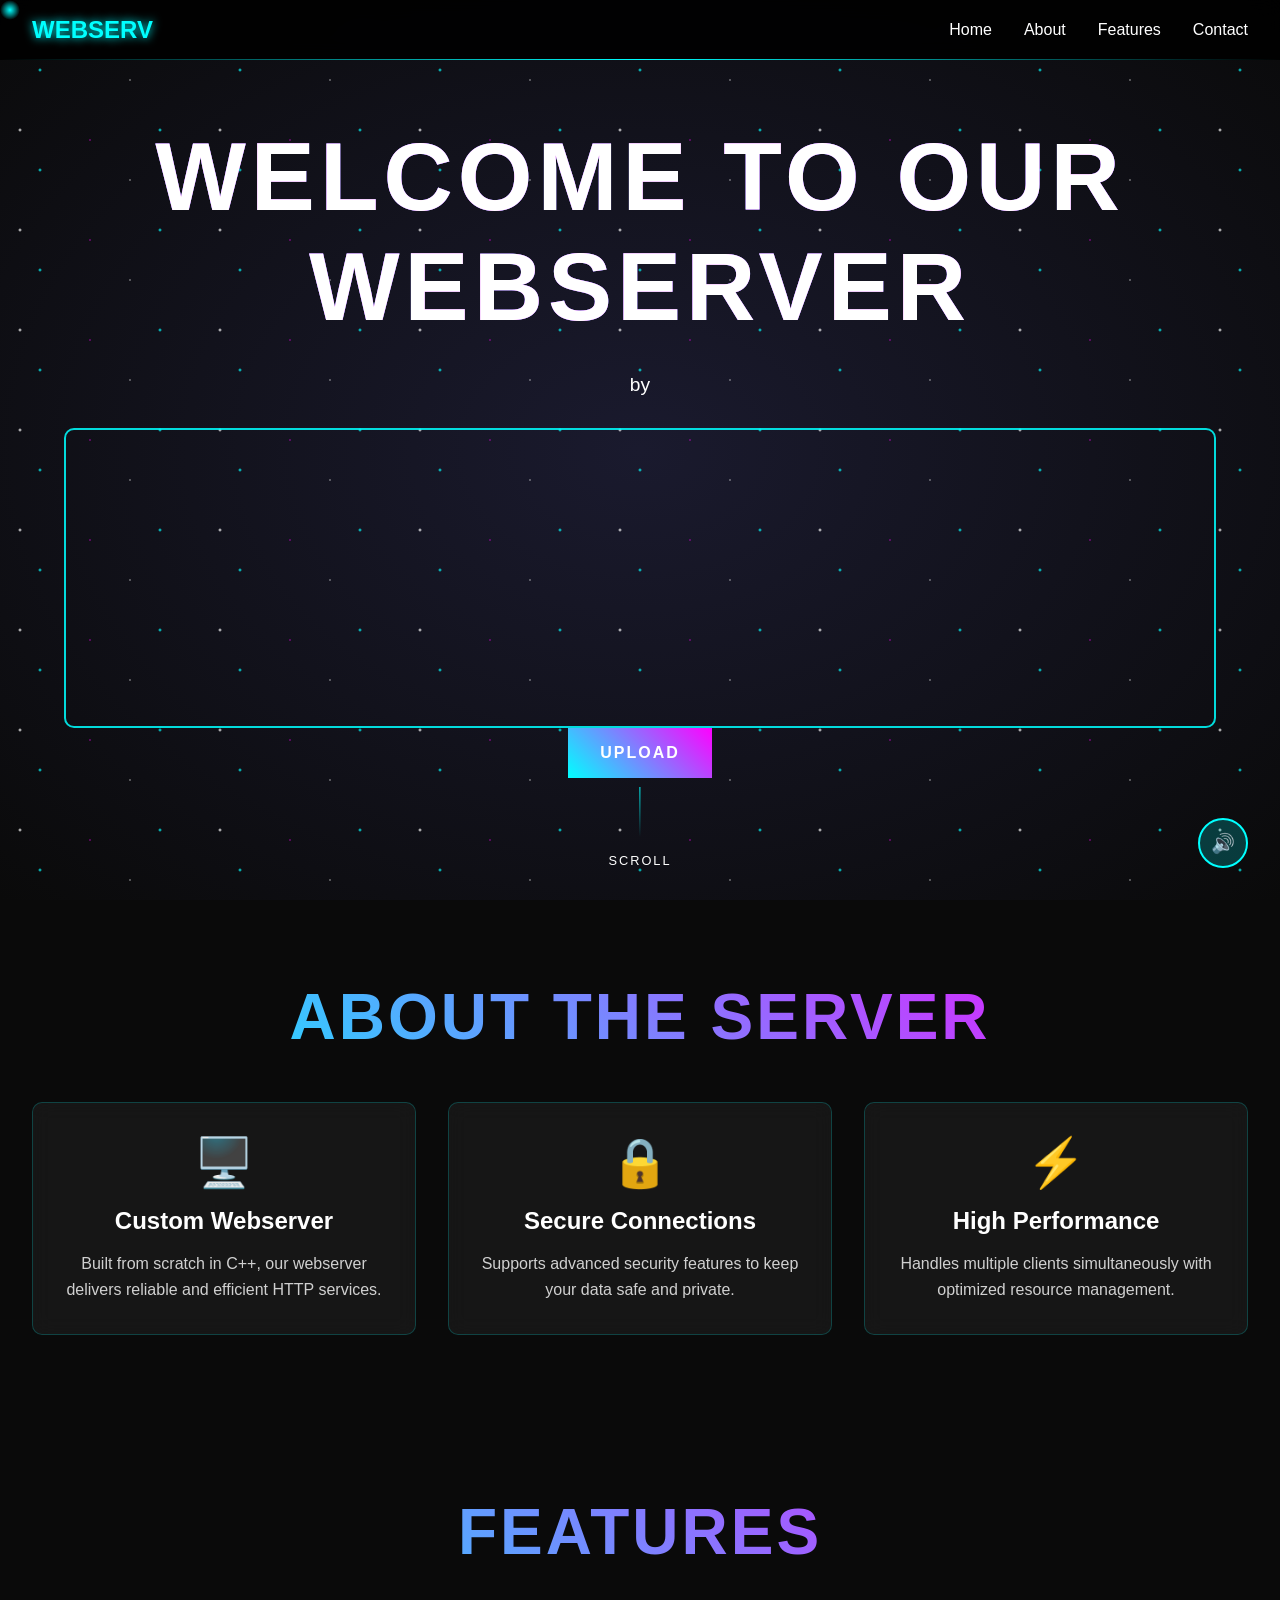
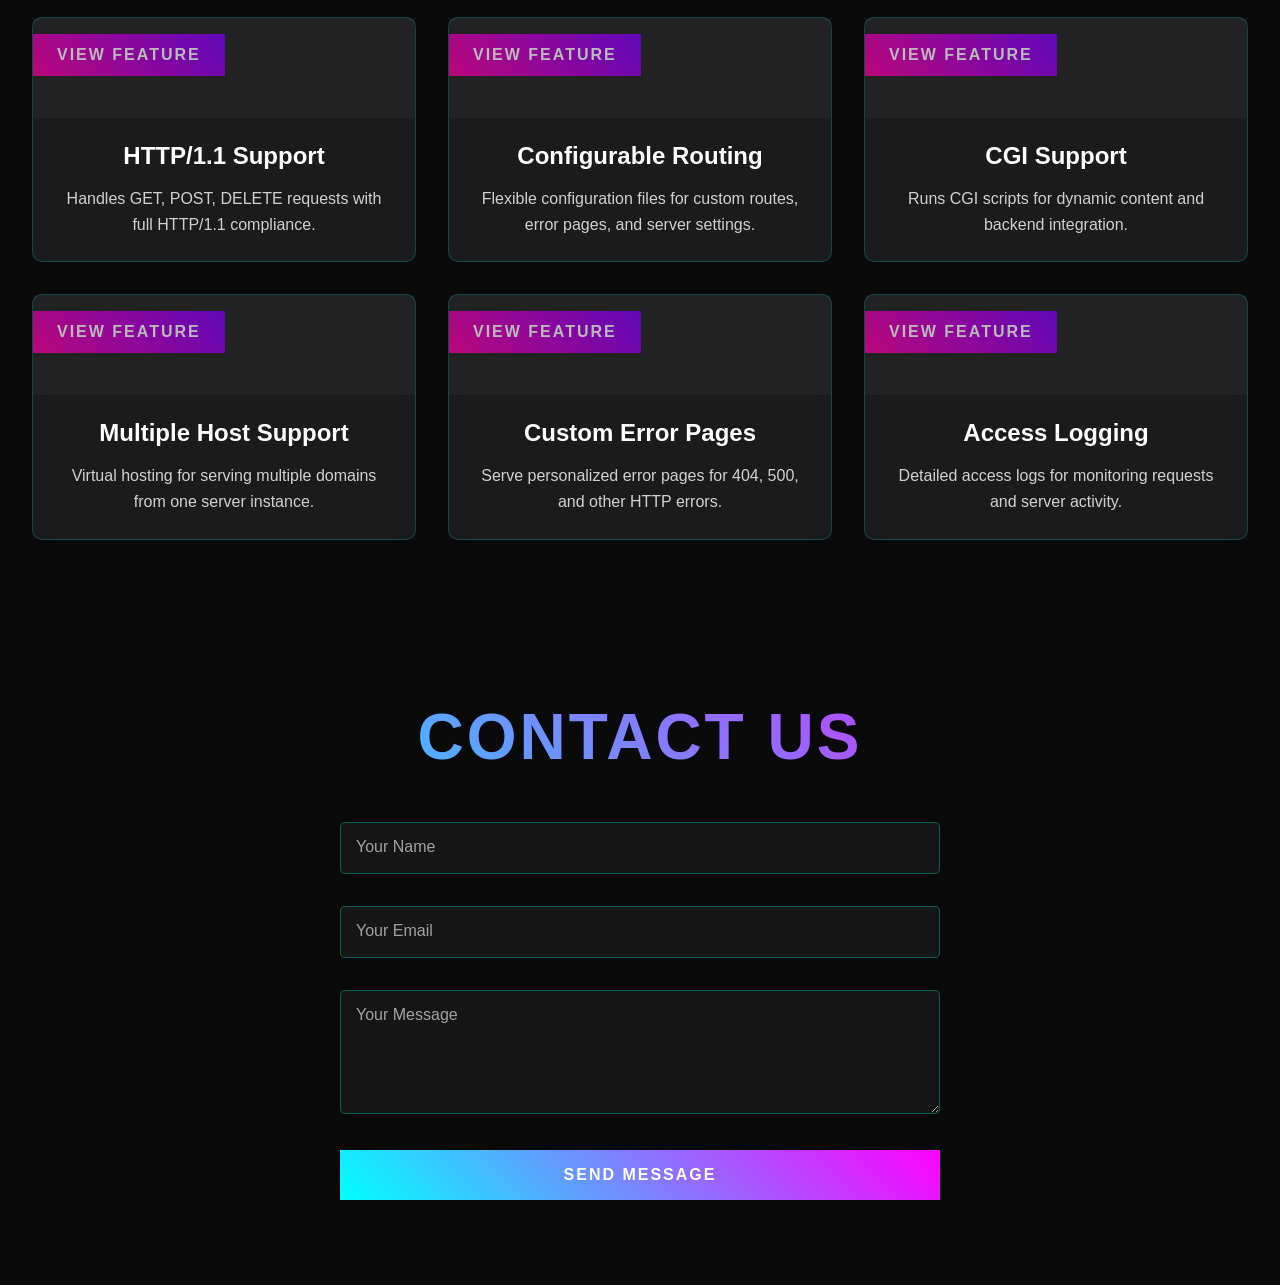
==== commit d0a3d118: "added upload list with delete buttons on frontend & variables to the location config" ====
--- a/www/index.html
+++ b/www/index.html
@@ -31,6 +31,10 @@
         <div class="hero-content">
             <h1 class="glitch" data-text="WELCOME TO OUR WEBSERVER">WELCOME TO OUR WEBSERVER</h1>
             <p class="hero-subtitle">by cschnath and csubires</p>
+            <div class="files">
+                <ul id="file-list">
+                </ul>
+            </div>
             <button class="cta-button">UPLOAD</button>
         </div>
         <div class="scroll-indicator">
--- a/www/styles.css
+++ b/www/styles.css
@@ -206,6 +206,29 @@
     animation: fadeInUp 1s ease 0.5s both;
 }
 
+.files {
+    position: relative;
+    border: 2px solid #00ffff;
+    border-radius: 10px;
+    padding: 2rem;
+    color: #ffffff;
+    font-size: 1rem;
+    opacity: 0.85;
+    max-width: 90vw;
+    width: 100%;
+    min-width: 260px;
+    box-sizing: border-box;
+    height: 300px;
+    max-height: 50vh;
+    overflow-y: auto;
+    margin-left: auto;
+    margin-right: auto;
+    display: flex;
+    flex-direction: column;
+    align-items: center;
+    justify-content: center;
+}
+
 .cta-button {
     padding: 1rem 2rem;
     background: linear-gradient(45deg, #00ffff, #ff00ff);
@@ -571,6 +594,22 @@
     }
 }
 
+/* File List Items */
+.file-item {
+    margin: 0.5rem 0;
+    padding: 0.5rem;
+    background: rgba(0, 255, 255, 0.1);
+    border-radius: 5px;
+    opacity: 0;
+    transform: translateX(-20px);
+    transition: all 0.3s ease;
+}
+
+.file-item.show {
+    opacity: 1;
+    transform: translateX(0);
+}
+
 /* Scrollbar */
 ::-webkit-scrollbar {
     width: 8px;
@@ -587,4 +626,16 @@
 
 ::-webkit-scrollbar-thumb:hover {
     background: linear-gradient(45deg, #ff00ff, #00ffff);
+}
+
+.delete-button {
+    margin-left: 1rem;
+    padding: 0.3rem 0.6rem;
+    background: #ff4d4d;
+    border: none;
+    color: #ffffff;
+    font-size: 0.8rem;
+    border-radius: 3px;
+    cursor: pointer;
+    transition: background 0.3s ease;
 }
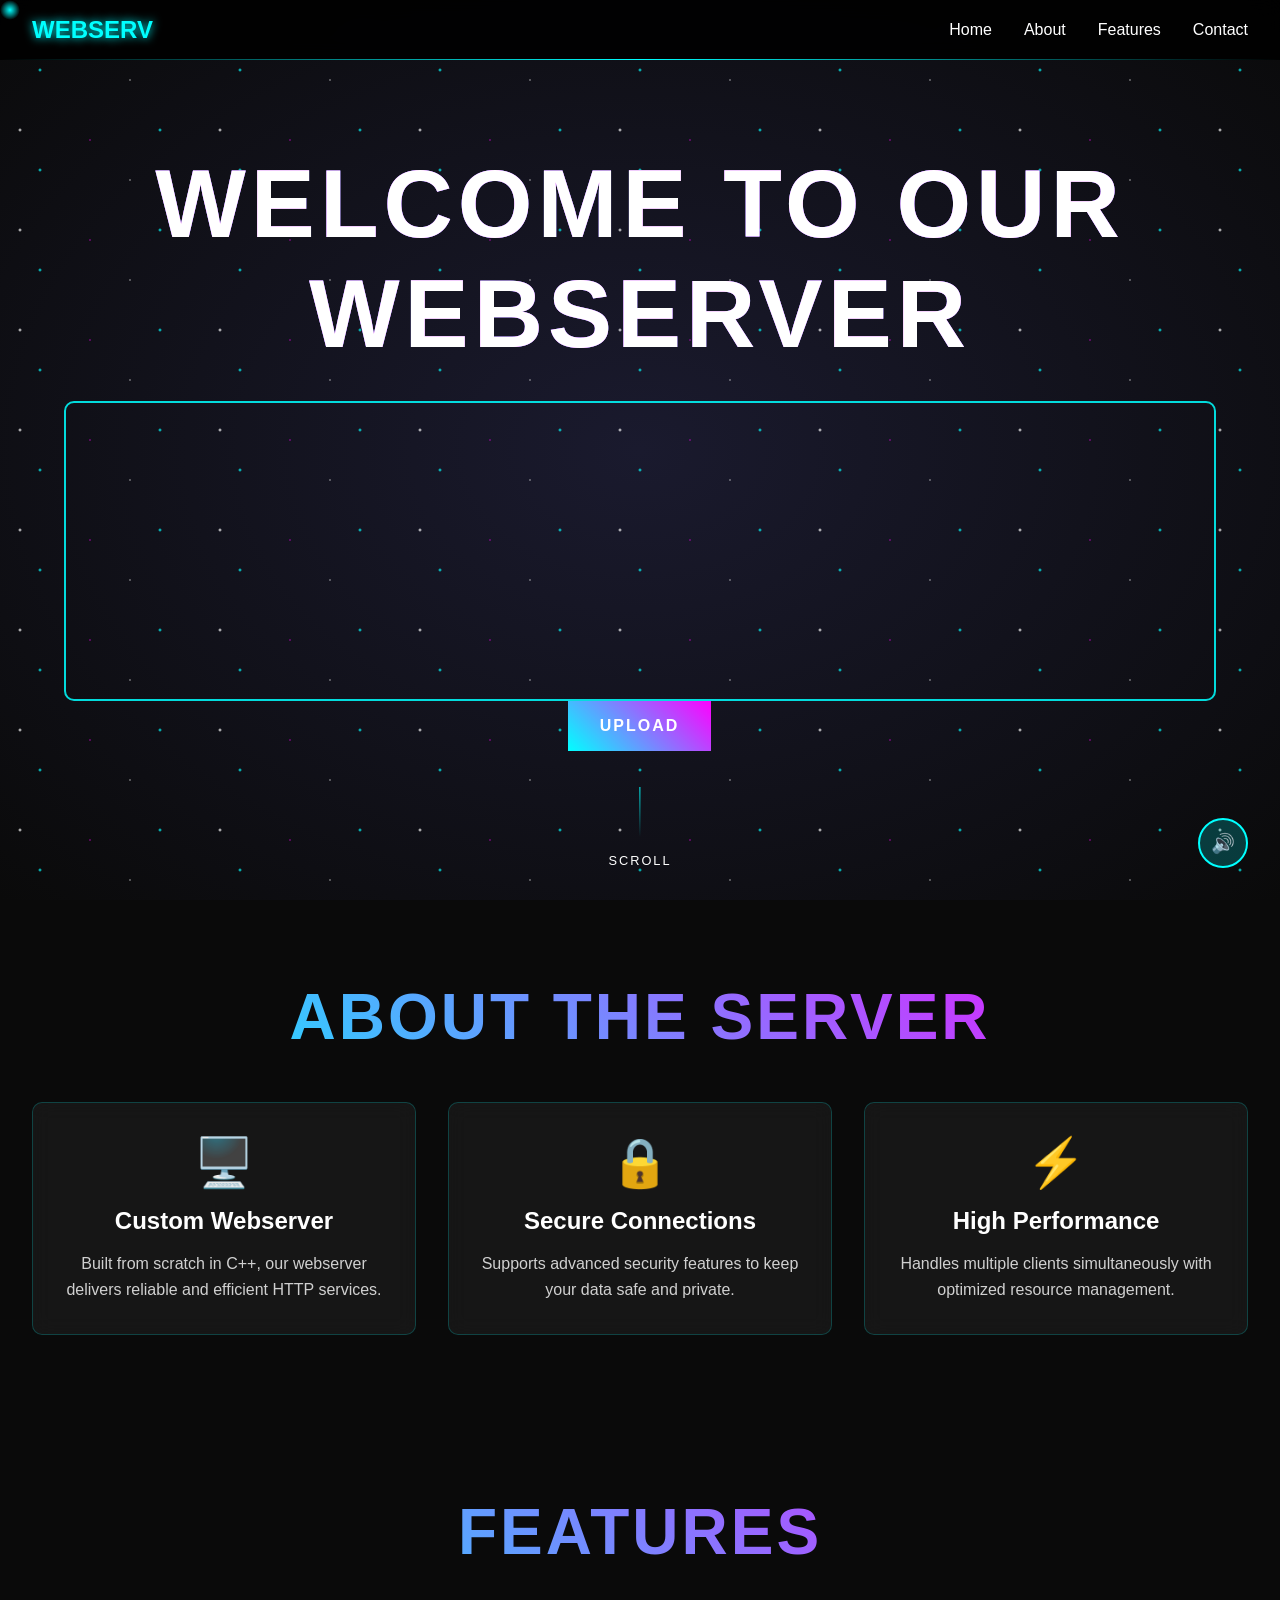
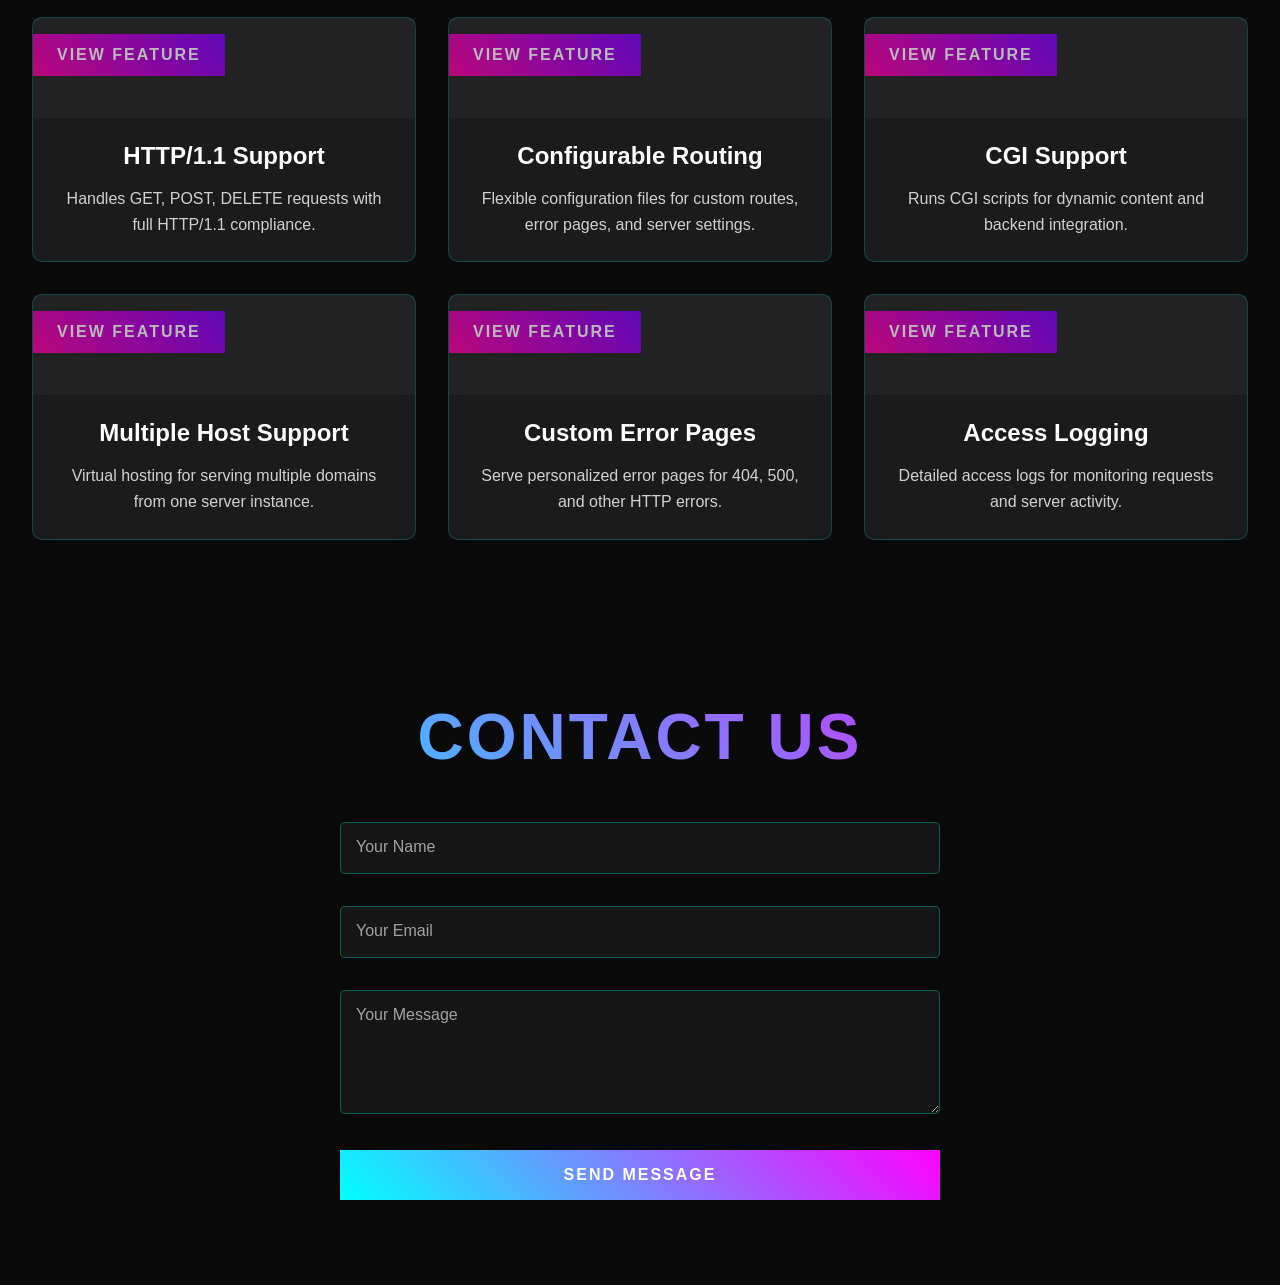
==== commit a5a1f08b: "deleted comments" ====
--- a/www/index.html
+++ b/www/index.html
@@ -5,11 +5,10 @@
     <meta name="viewport" content="width=device-width, initial-scale=1.0">
     <title>webserv</title>
     <link rel="stylesheet" href="styles.css">
+	<link rel="shortcut icon" href="favicon.ico">
 </head>
 <body>
     <div class="cursor-trail"></div>
-    
-    <!-- Navigation -->
     <nav class="navbar">
         <div class="nav-brand">WEBSERV</div>
         <ul class="nav-menu">
@@ -24,8 +23,6 @@
             <span></span>
         </div>
     </nav>
-
-    <!-- Hero Section -->
     <section id="home" class="hero">
         <div class="stars"></div>
         <div class="hero-content">
@@ -42,8 +39,6 @@
             <span>SCROLL</span>
         </div>
     </section>
-
-    <!-- About Section -->
     <section id="about" class="section">
         <div class="container">
             <h2 class="section-title">ABOUT THE SERVER</h2>
@@ -66,8 +61,6 @@
             </div>
         </div>
     </section>
-
-    <!-- Features Section -->
     <section id="features" class="section">
         <div class="container">
             <h2 class="section-title">FEATURES</h2>
@@ -141,8 +134,6 @@
             </div>
         </div>
     </section>
-
-    <!-- Contact Section -->
     <section id="contact" class="section">
         <div class="container">
             <h2 class="section-title">CONTACT US</h2>
@@ -163,15 +154,10 @@
             </form>
         </div>
     </section>
-
-    <!-- Particle Canvas -->
     <canvas id="particle-canvas"></canvas>
-
-    <!-- Audio Control -->
     <div class="audio-control">
         <button id="audio-toggle">🔊</button>
     </div>
-
     <script src="main.js"></script>
 </body>
 </html>
--- a/www/styles.css
+++ b/www/styles.css
@@ -610,6 +610,12 @@
     transform: translateX(0);
 }
 
+.file-item.hidden {
+    visibility: hidden;
+    display: none;
+}
+
+
 /* Scrollbar */
 ::-webkit-scrollbar {
     width: 8px;
